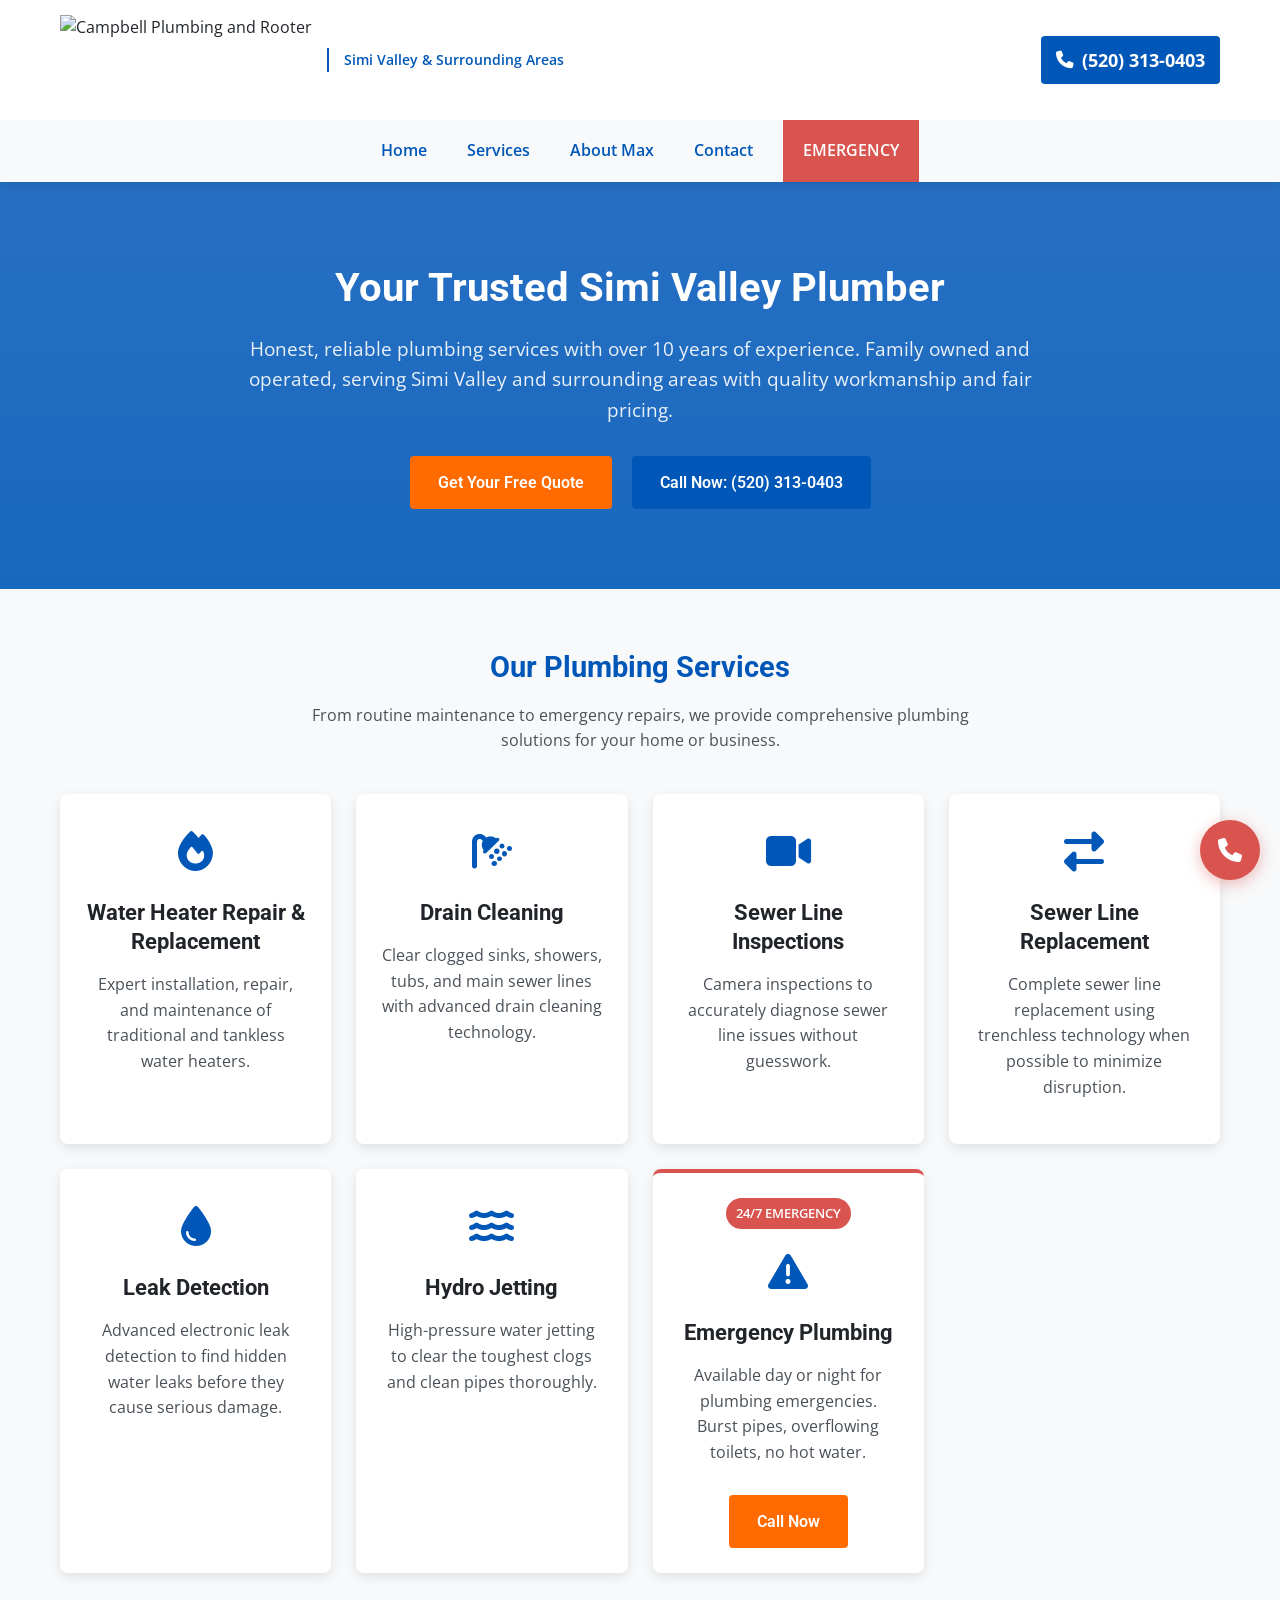
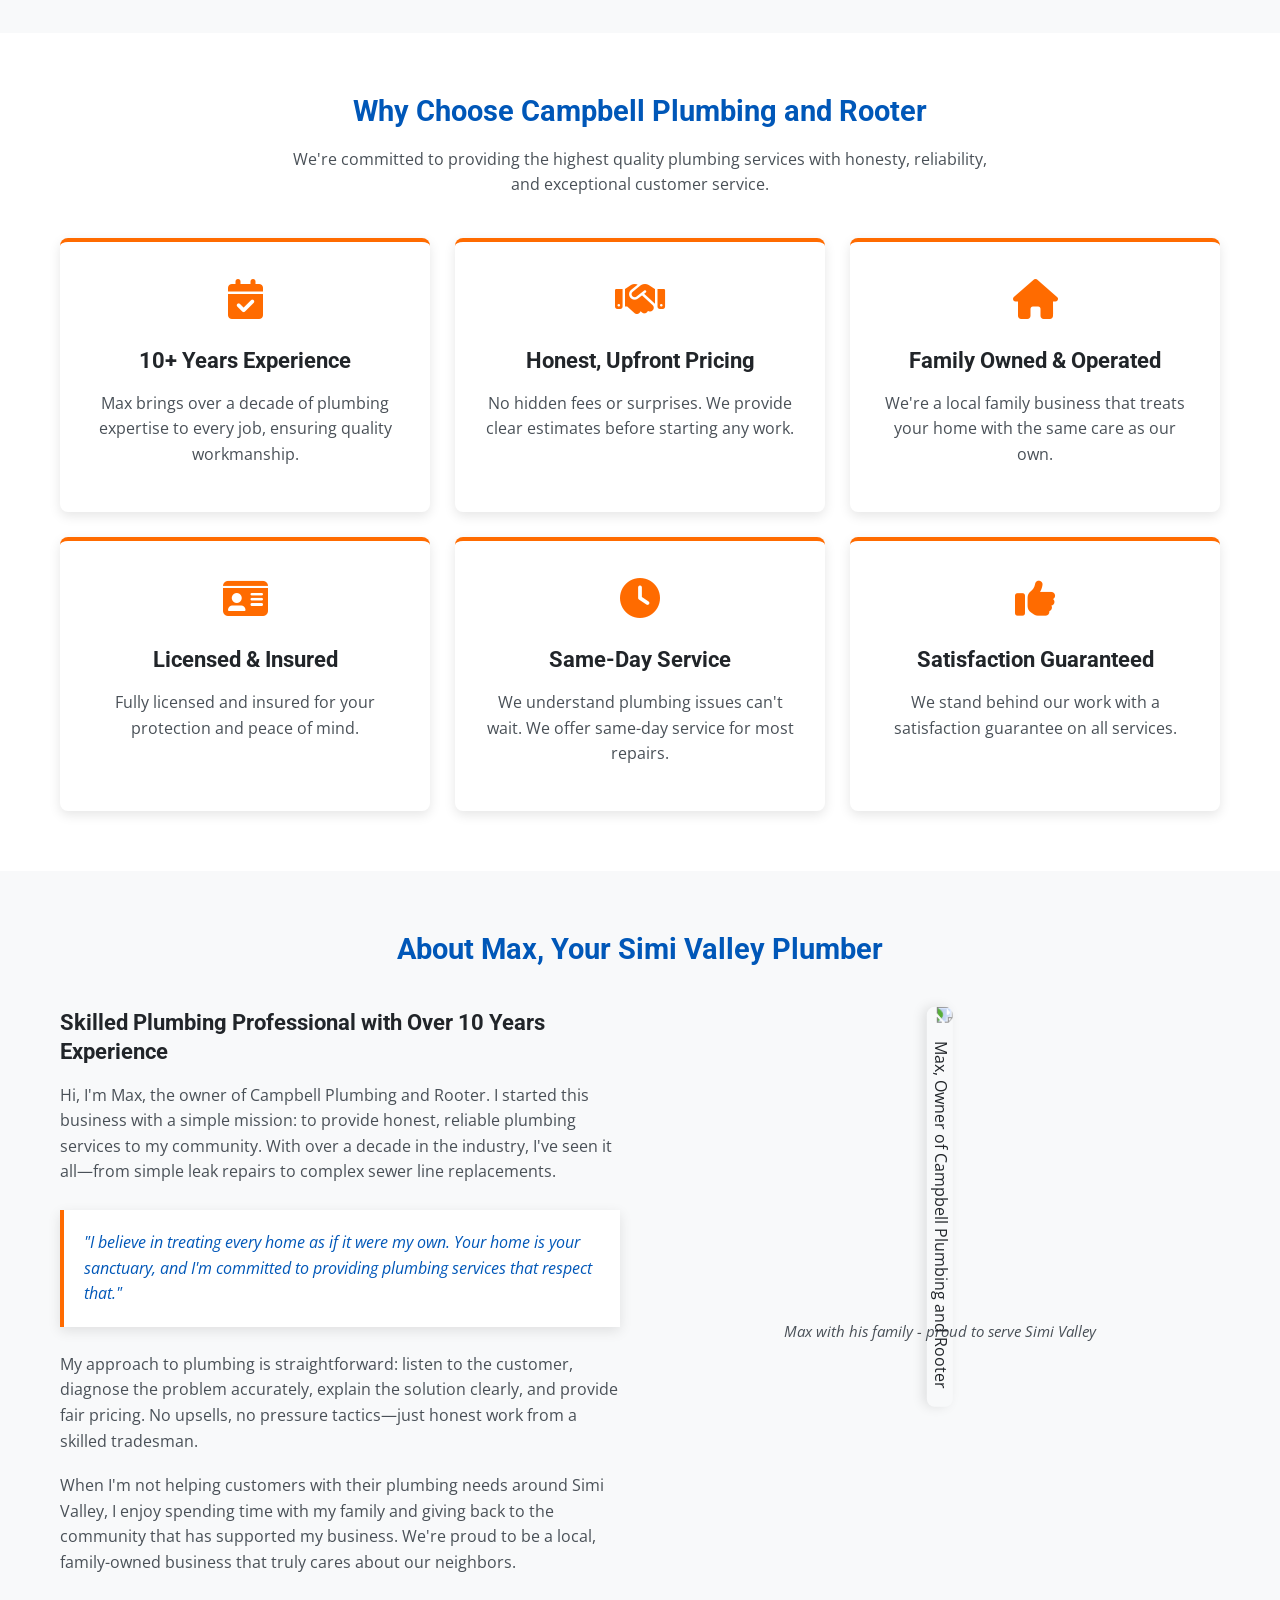
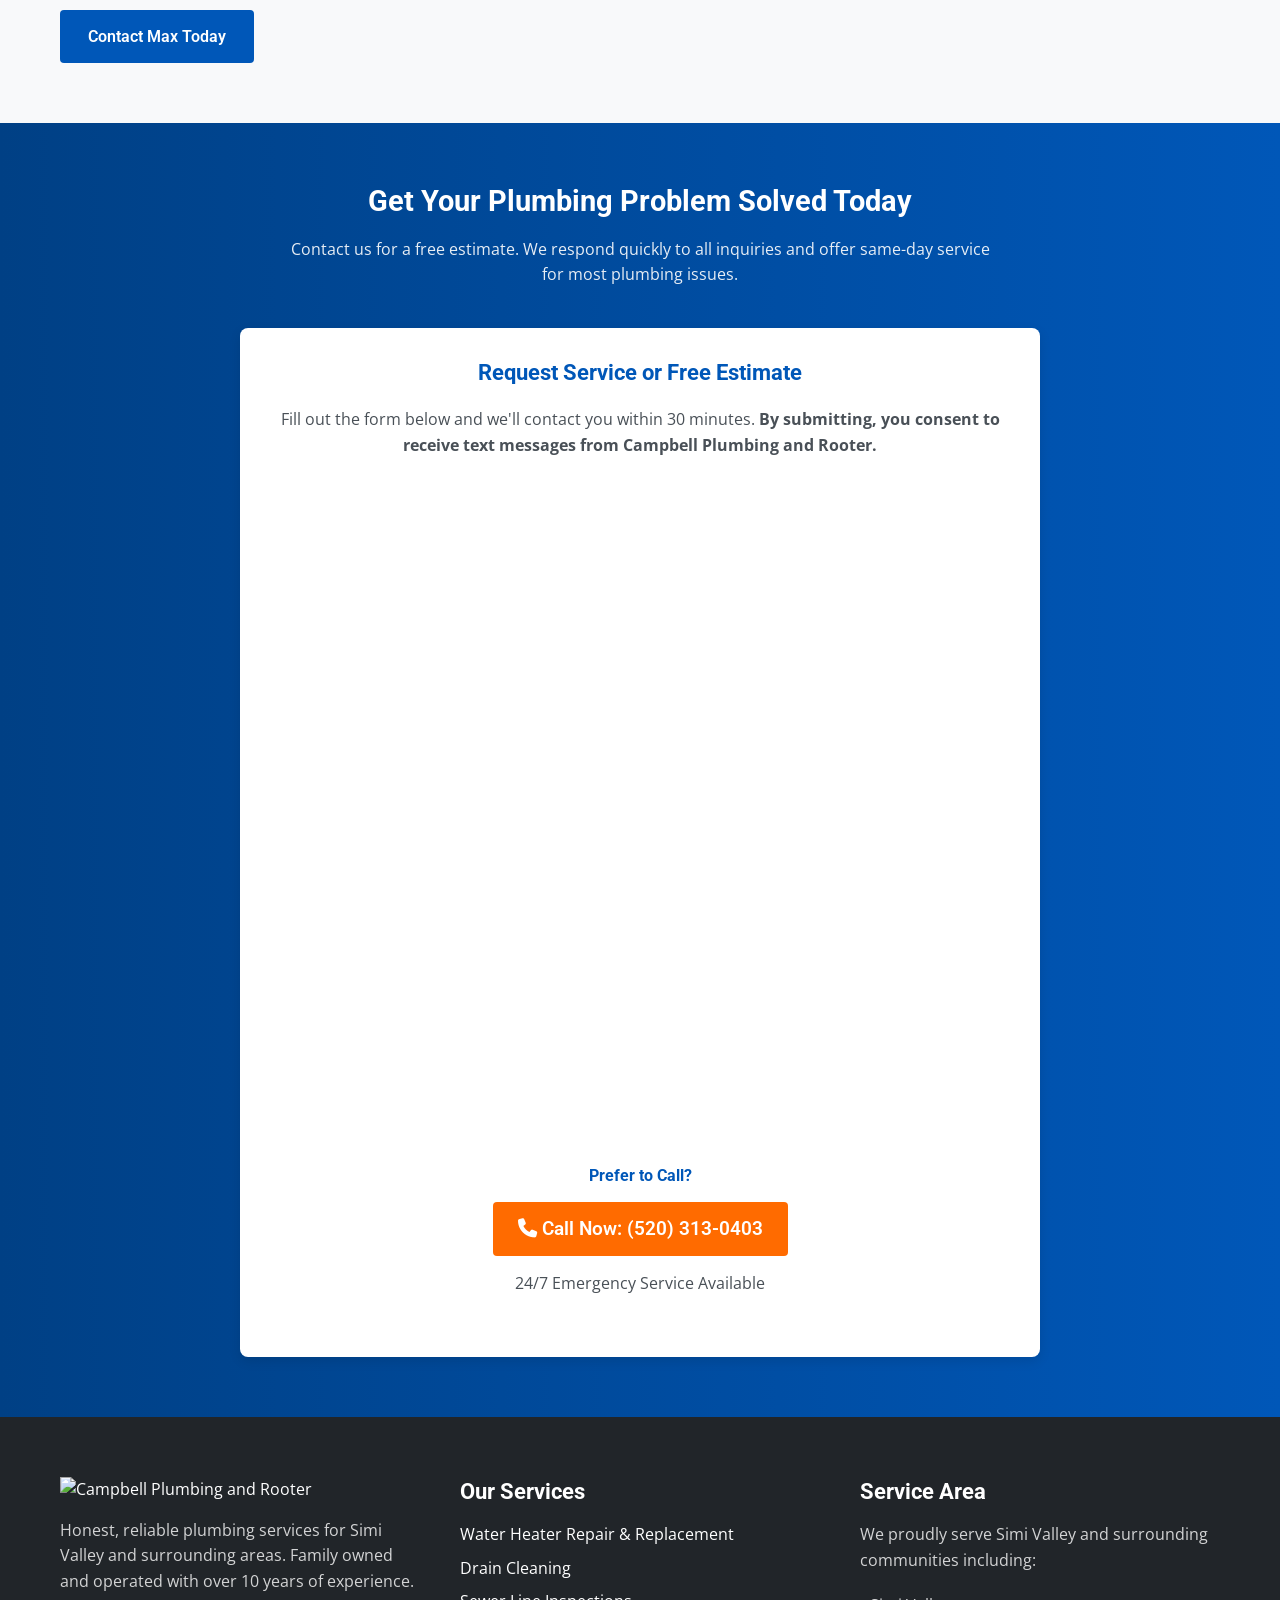
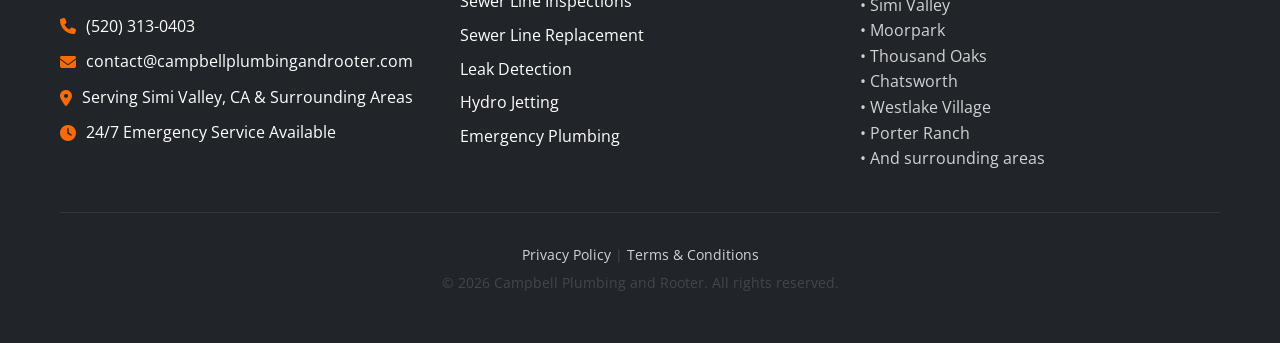
==== index.html @ 9aa83b2b "Update footer with policy links Added links to Privacy Policy and Terms & Conditions in the footer." ====
<!DOCTYPE html>
<html lang="en">
<head>
    <meta charset="UTF-8">
    <meta name="viewport" content="width=device-width, initial-scale=1.0">
    <title>Campbell Plumbing and Rooter | Simi Valley Plumber</title>
    <link rel="stylesheet" href="https://cdnjs.cloudflare.com/ajax/libs/font-awesome/6.4.0/css/all.min.css">
    <link href="https://fonts.googleapis.com/css2?family=Roboto:wght@300;400;500;700&family=Open+Sans:wght@400;600;700&display=swap" rel="stylesheet">
    <!-- Updated favicon -->
    <link rel="icon" type="image/x-icon" href="https://i.imgur.com/bleXghz.png">
    <style>
        /* Reset and Base Styles */
        * {
            margin: 0;
            padding: 0;
            box-sizing: border-box;
        }
        
        :root {
            /* Colors extracted from your logo */
            --logo-blue: #0057b8;
            --logo-blue-light: #1a6fd0;
            --logo-blue-dark: #004085;
            --accent-orange: #ff6b00;
            --accent-orange-light: #ff8533;
            --white: #FFFFFF;
            --emergency-red: #d9534f;
            --light-gray: #F8F9FA;
            --medium-gray: #E9ECEF;
            --dark-gray: #212529;
            --text-gray: #495057;
            --shadow: 0 4px 12px rgba(0, 0, 0, 0.1);
        }
        
        html {
            scroll-behavior: smooth;
        }
        
        body {
            font-family: 'Open Sans', sans-serif;
            color: var(--dark-gray);
            line-height: 1.6;
            overflow-x: hidden;
        }
        
        h1, h2, h3, h4, h5 {
            font-family: 'Roboto', sans-serif;
            font-weight: 700;
            line-height: 1.3;
            margin-bottom: 1rem;
        }
        
        h1 {
            font-size: 2.2rem;
        }
        
        h2 {
            font-size: 1.8rem;
            color: var(--logo-blue);
        }
        
        h3 {
            font-size: 1.4rem;
        }
        
        p {
            margin-bottom: 1.2rem;
            color: var(--text-gray);
        }
        
        a {
            text-decoration: none;
            color: inherit;
        }
        
        .container {
            width: 100%;
            max-width: 1200px;
            margin: 0 auto;
            padding: 0 20px;
        }
        
        .btn {
            display: inline-block;
            padding: 14px 28px;
            border-radius: 4px;
            font-weight: 600;
            font-size: 1rem;
            text-align: center;
            cursor: pointer;
            transition: all 0.3s ease;
            border: none;
            font-family: 'Roboto', sans-serif;
        }
        
        .btn-primary {
            background-color: var(--accent-orange);
            color: white;
        }
        
        .btn-primary:hover {
            background-color: var(--accent-orange-light);
            transform: translateY(-3px);
            box-shadow: var(--shadow);
        }
        
        .btn-secondary {
            background-color: var(--logo-blue);
            color: white;
        }
        
        .btn-secondary:hover {
            background-color: var(--logo-blue-light);
            transform: translateY(-3px);
            box-shadow: var(--shadow);
        }
        
        section {
            padding: 60px 0;
        }
        
        /* Header Styles */
        header {
            background-color: white;
            box-shadow: var(--shadow);
            position: sticky;
            top: 0;
            z-index: 1000;
        }
        
        .header-container {
            display: flex;
            justify-content: space-between;
            align-items: center;
            padding: 15px 20px;
        }
        
        .logo-container {
            display: flex;
            align-items: center;
        }
        
        .logo-img {
            height: 90px;
            width: auto;
        }
        
        .location-tagline {
            font-size: 0.9rem;
            color: var(--logo-blue);
            font-weight: 600;
            margin-left: 15px;
            border-left: 2px solid var(--logo-blue);
            padding-left: 15px;
        }
        
        .phone-header {
            display: flex;
            align-items: center;
            background-color: var(--logo-blue);
            color: white;
            padding: 10px 15px;
            border-radius: 4px;
            font-weight: 700;
            font-size: 1.1rem;
            transition: all 0.3s ease;
        }
        
        .phone-header:hover {
            background-color: var(--logo-blue-light);
        }
        
        .phone-header i {
            margin-right: 8px;
        }
        
        .mobile-menu-btn {
            display: none;
            background: none;
            border: none;
            font-size: 1.5rem;
            color: var(--logo-blue);
            cursor: pointer;
        }
        
        nav {
            background-color: var(--light-gray);
            padding: 0 20px;
        }
        
        .nav-menu {
            display: flex;
            list-style: none;
            justify-content: center;
        }
        
        .nav-menu li {
            position: relative;
        }
        
        .nav-menu a {
            display: block;
            padding: 18px 20px;
            font-weight: 600;
            color: var(--logo-blue);
            transition: all 0.3s ease;
        }
        
        .nav-menu a:hover {
            background-color: rgba(0, 87, 184, 0.1);
        }
        
        .nav-menu .emergency-link {
            background-color: var(--emergency-red);
            color: white;
            margin-left: 10px;
        }
        
        .nav-menu .emergency-link:hover {
            background-color: #c9302c;
        }
        
        /* Hero Section */
        .hero {
            background: linear-gradient(rgba(0, 87, 184, 0.85), rgba(0, 87, 184, 0.9)), url('https://images.unsplash.com/photo-1607472586893-edb57bdc0e39?ixlib=rb-4.0.3&auto=format&fit=crop&w=1200&q=80');
            background-size: cover;
            background-position: center;
            color: white;
            text-align: center;
            padding: 80px 20px;
        }
        
        .hero h1 {
            font-size: 2.5rem;
            margin-bottom: 20px;
            color: white;
        }
        
        .hero p {
            font-size: 1.2rem;
            max-width: 800px;
            margin: 0 auto 30px;
            color: rgba(255, 255, 255, 0.9);
        }
        
        .hero-btns {
            display: flex;
            justify-content: center;
            gap: 20px;
            flex-wrap: wrap;
        }
        
        /* Services Preview */
        .services-preview {
            background-color: var(--light-gray);
        }
        
        .section-title {
            text-align: center;
            margin-bottom: 40px;
        }
        
        .section-title p {
            max-width: 700px;
            margin: 0 auto;
        }
        
        .services-grid {
            display: grid;
            grid-template-columns: repeat(auto-fill, minmax(250px, 1fr));
            gap: 25px;
        }
        
        .service-card {
            background-color: white;
            border-radius: 8px;
            overflow: hidden;
            box-shadow: var(--shadow);
            transition: transform 0.3s ease;
            padding: 25px;
            text-align: center;
        }
        
        .service-card:hover {
            transform: translateY(-10px);
        }
        
        .service-card.emergency {
            border-top: 4px solid var(--emergency-red);
        }
        
        .service-icon {
            font-size: 2.5rem;
            color: var(--logo-blue);
            margin-bottom: 15px;
        }
        
        .emergency-badge {
            background-color: var(--emergency-red);
            color: white;
            padding: 5px 10px;
            border-radius: 20px;
            font-size: 0.8rem;
            font-weight: 600;
            display: inline-block;
            margin-bottom: 10px;
        }
        
        /* Why Choose Us */
        .why-choose-grid {
            display: grid;
            grid-template-columns: repeat(auto-fill, minmax(280px, 1fr));
            gap: 25px;
            margin-top: 40px;
        }
        
        .reason-card {
            background-color: white;
            border-radius: 8px;
            padding: 25px;
            text-align: center;
            box-shadow: var(--shadow);
            border-top: 4px solid var(--accent-orange);
        }
        
        .reason-icon {
            font-size: 2.5rem;
            color: var(--accent-orange);
            margin-bottom: 15px;
        }
        
        /* About Max Section - UPDATED with rotated image */
        .about-max {
            background-color: var(--light-gray);
        }
        
        .about-content {
            display: flex;
            align-items: flex-start;
            gap: 40px;
            flex-wrap: wrap;
        }
        
        .about-text {
            flex: 1;
            min-width: 300px;
        }
        
        .about-image {
            flex: 1;
            min-width: 300px;
            text-align: center;
        }
        
        .max-photo {
            width: 100%;
            max-width: 400px;
            border-radius: 8px;
            box-shadow: var(--shadow);
            /* Rotate the image 90 degrees clockwise to make it upright */
            transform: rotate(90deg);
            /* Add margin to compensate for the rotation */
            margin: 40px 0;
        }
        
        .photo-container {
            display: flex;
            flex-direction: column;
            align-items: center;
            justify-content: center;
            min-height: 500px; /* Ensure enough space for rotated image */
        }
        
        .photo-caption {
            text-align: center;
            margin-top: 60px; /* Increased margin to account for rotated image */
            font-style: italic;
            color: var(--text-gray);
            font-size: 0.95rem;
            max-width: 400px;
            order: 2; /* Ensure caption comes after image */
        }
        
        .quote-box {
            background-color: white;
            border-left: 4px solid var(--accent-orange);
            padding: 20px;
            margin: 25px 0;
            box-shadow: var(--shadow);
        }
        
        .quote-box p {
            font-style: italic;
            color: var(--logo-blue);
            margin-bottom: 0;
        }
        
        /* Lead Capture Section */
        .lead-capture {
            background: linear-gradient(to right, var(--logo-blue-dark), var(--logo-blue));
            color: white;
        }
        
        .lead-capture h2, .lead-capture p {
            color: white;
        }
        
        .lead-capture .section-title p {
            opacity: 0.9;
        }
        
        .form-container {
            background-color: white;
            border-radius: 8px;
            padding: 30px;
            box-shadow: var(--shadow);
            max-width: 800px;
            margin: 0 auto;
        }
        
        /* GoHighLevel Form Container */
        .gohighlevel-form-container {
            width: 100%;
            min-height: 600px;
            position: relative;
        }
        
        .form-loading {
            display: flex;
            flex-direction: column;
            align-items: center;
            justify-content: center;
            height: 400px;
            color: var(--logo-blue);
        }
        
        .form-loading i {
            font-size: 3rem;
            margin-bottom: 20px;
            color: var(--accent-orange);
        }
        
        /* Form CTA Section */
        .form-cta-section {
            text-align: center;
            margin-top: 40px;
            padding: 30px;
            background-color: rgba(255, 255, 255, 0.1);
            border-radius: 8px;
        }
        
        /* Footer */
        footer {
            background-color: var(--dark-gray);
            color: white;
            padding: 60px 0 30px;
        }
        
        .footer-content {
            display: grid;
            grid-template-columns: repeat(auto-fit, minmax(250px, 1fr));
            gap: 40px;
            margin-bottom: 40px;
        }
        
        .footer-logo-img {
            height: 60px;
            width: auto;
            margin-bottom: 15px;
        }
        
        .footer-contact-info {
            margin-top: 15px;
        }
        
        .footer-contact-info div {
            margin-bottom: 10px;
            display: flex;
            align-items: center;
        }
        
        .footer-contact-info i {
            margin-right: 10px;
            color: var(--accent-orange);
        }
        
        .footer-services ul {
            list-style: none;
        }
        
        .footer-services li {
            margin-bottom: 8px;
        }
        
        .footer-services a:hover {
            color: var(--accent-orange-light);
        }
        
        .footer-bottom {
            text-align: center;
            padding-top: 30px;
            border-top: 1px solid rgba(255, 255, 255, 0.1);
            font-size: 0.9rem;
            opacity: 0.8;
        }
        
        /* Floating Emergency Button (Mobile) */
        .floating-emergency {
            position: fixed;
            bottom: 20px;
            right: 20px;
            background-color: var(--emergency-red);
            color: white;
            width: 60px;
            height: 60px;
            border-radius: 50%;
            display: flex;
            align-items: center;
            justify-content: center;
            font-size: 1.5rem;
            box-shadow: 0 4px 15px rgba(217, 83, 79, 0.4);
            z-index: 999;
            transition: all 0.3s ease;
        }
        
        .floating-emergency:hover {
            background-color: #c9302c;
            transform: scale(1.1);
        }
        
        .floating-emergency .call-text {
            display: none;
        }
        
        /* Mobile Navigation */
        @media (max-width: 768px) {
            .header-container {
                padding: 15px;
            }
            
            .logo-img {
                height: 70px;
            }
            
            .location-tagline {
                font-size: 0.8rem;
                margin-left: 10px;
                padding-left: 10px;
            }
            
            .phone-header {
                display: none;
            }
            
            .mobile-menu-btn {
                display: block;
            }
            
            nav {
                display: none;
                position: absolute;
                top: 100%;
                left: 0;
                width: 100%;
                background-color: white;
                box-shadow: 0 10px 20px rgba(0, 0, 0, 0.1);
                z-index: 1000;
            }
            
            .nav-menu {
                flex-direction: column;
                padding: 0;
            }
            
            .nav-menu a {
                padding: 15px 20px;
                border-bottom: 1px solid var(--medium-gray);
            }
            
            .nav-menu .emergency-link {
                margin-left: 0;
            }
            
            .hero h1 {
                font-size: 2rem;
            }
            
            .hero-btns {
                flex-direction: column;
                align-items: center;
            }
            
            .hero-btns .btn {
                width: 100%;
                max-width: 300px;
            }
            
            .about-content {
                flex-direction: column;
            }
            
            .max-photo {
                max-width: 300px;
                transform: rotate(90deg); /* Keep rotation for mobile */
                margin: 30px 0;
            }
            
            .photo-container {
                min-height: 400px; /* Adjusted for mobile */
            }
            
            .photo-caption {
                margin-top: 50px; /* Adjusted for mobile */
            }
            
            .floating-emergency {
                width: auto;
                height: auto;
                padding: 15px 20px;
                border-radius: 30px;
                font-size: 1rem;
                font-weight: 600;
            }
            
            .floating-emergency .call-text {
                display: inline;
                margin-left: 8px;
            }
            
            .floating-emergency i {
                margin-right: 5px;
            }
            
            .form-container {
                padding: 20px;
            }
            
            .gohighlevel-form-container {
                min-height: 500px;
            }
        }
        
        @media (max-width: 480px) {
            h1 {
                font-size: 1.8rem;
            }
            
            h2 {
                font-size: 1.5rem;
            }
            
            section {
                padding: 40px 0;
            }
            
            .service-card {
                padding: 20px;
            }
            
            .max-photo {
                max-width: 250px;
                margin: 20px 0;
            }
            
            .photo-container {
                min-height: 350px;
            }
            
            .photo-caption {
                margin-top: 40px;
            }
        }
    </style>
</head>
<body>
    <!-- Header -->
    <header>
        <div class="header-container container">
            <div class="logo-container">
                <img src="https://i.imgur.com/Jz4zrRy.png" alt="Campbell Plumbing and Rooter" class="logo-img">
                <div class="location-tagline"> Simi Valley & Surrounding Areas</div>
            </div>
            
            <a href="tel:520-313-0403" class="phone-header">
                <i class="fas fa-phone"></i> (520) 313-0403
            </a>
            
            <button class="mobile-menu-btn" id="mobileMenuBtn">
                <i class="fas fa-bars"></i>
            </button>
        </div>
        
        <nav id="mainNav">
            <ul class="nav-menu container">
                <li><a href="#home">Home</a></li>
                <li><a href="#services">Services</a></li>
                <li><a href="#about">About Max</a></li>
                <li><a href="#contact">Contact</a></li>
                <li><a href="tel:520-313-0403" class="emergency-link">EMERGENCY</a></li>
            </ul>
        </nav>
    </header>
    
    <!-- Hero Section -->
    <section class="hero" id="home">
        <div class="container">
            <h1>Your Trusted Simi Valley Plumber</h1>
            <p>Honest, reliable plumbing services with over 10 years of experience. Family owned and operated, serving Simi Valley and surrounding areas with quality workmanship and fair pricing.</p>
            <div class="hero-btns">
                <a href="#contact" class="btn btn-primary">Get Your Free Quote</a>
                <a href="tel:520-313-0403" class="btn btn-secondary">Call Now: (520) 313-0403</a>
            </div>
        </div>
    </section>
    
    <!-- Services Preview -->
    <section class="services-preview" id="services">
        <div class="container">
            <div class="section-title">
                <h2>Our Plumbing Services</h2>
                <p>From routine maintenance to emergency repairs, we provide comprehensive plumbing solutions for your home or business.</p>
            </div>
            
            <div class="services-grid">
                <div class="service-card">
                    <div class="service-icon">
                        <i class="fas fa-fire"></i>
                    </div>
                    <h3>Water Heater Repair & Replacement</h3>
                    <p>Expert installation, repair, and maintenance of traditional and tankless water heaters.</p>
                </div>
                
                <div class="service-card">
                    <div class="service-icon">
                        <i class="fas fa-shower"></i>
                    </div>
                    <h3>Drain Cleaning</h3>
                    <p>Clear clogged sinks, showers, tubs, and main sewer lines with advanced drain cleaning technology.</p>
                </div>
                
                <div class="service-card">
                    <div class="service-icon">
                        <i class="fas fa-video"></i>
                    </div>
                    <h3>Sewer Line Inspections</h3>
                    <p>Camera inspections to accurately diagnose sewer line issues without guesswork.</p>
                </div>
                
                <div class="service-card">
                    <div class="service-icon">
                        <i class="fas fa-exchange-alt"></i>
                    </div>
                    <h3>Sewer Line Replacement</h3>
                    <p>Complete sewer line replacement using trenchless technology when possible to minimize disruption.</p>
                </div>
                
                <div class="service-card">
                    <div class="service-icon">
                        <i class="fas fa-tint"></i>
                    </div>
                    <h3>Leak Detection</h3>
                    <p>Advanced electronic leak detection to find hidden water leaks before they cause serious damage.</p>
                </div>
                
                <div class="service-card">
                    <div class="service-icon">
                        <i class="fas fa-water"></i>
                    </div>
                    <h3>Hydro Jetting</h3>
                    <p>High-pressure water jetting to clear the toughest clogs and clean pipes thoroughly.</p>
                </div>
                
                <div class="service-card emergency">
                    <div class="emergency-badge">24/7 EMERGENCY</div>
                    <div class="service-icon">
                        <i class="fas fa-exclamation-triangle"></i>
                    </div>
                    <h3>Emergency Plumbing</h3>
                    <p>Available day or night for plumbing emergencies. Burst pipes, overflowing toilets, no hot water.</p>
                    <a href="tel:520-313-0403" class="btn btn-primary" style="margin-top: 10px;">Call Now</a>
                </div>
            </div>
        </div>
    </section>
    
    <!-- Why Choose Us -->
    <section class="why-choose">
        <div class="container">
            <div class="section-title">
                <h2>Why Choose Campbell Plumbing and Rooter</h2>
                <p>We're committed to providing the highest quality plumbing services with honesty, reliability, and exceptional customer service.</p>
            </div>
            
            <div class="why-choose-grid">
                <div class="reason-card">
                    <div class="reason-icon">
                        <i class="fas fa-calendar-check"></i>
                    </div>
                    <h3>10+ Years Experience</h3>
                    <p>Max brings over a decade of plumbing expertise to every job, ensuring quality workmanship.</p>
                </div>
                
                <div class="reason-card">
                    <div class="reason-icon">
                        <i class="fas fa-handshake"></i>
                    </div>
                    <h3>Honest, Upfront Pricing</h3>
                    <p>No hidden fees or surprises. We provide clear estimates before starting any work.</p>
                </div>
                
                <div class="reason-card">
                    <div class="reason-icon">
                        <i class="fas fa-home"></i>
                    </div>
                    <h3>Family Owned & Operated</h3>
                    <p>We're a local family business that treats your home with the same care as our own.</p>
                </div>
                
                <div class="reason-card">
                    <div class="reason-icon">
                        <i class="fas fa-id-card"></i>
                    </div>
                    <h3>Licensed & Insured</h3>
                    <p>Fully licensed and insured for your protection and peace of mind.</p>
                </div>
                
                <div class="reason-card">
                    <div class="reason-icon">
                        <i class="fas fa-clock"></i>
                    </div>
                    <h3>Same-Day Service</h3>
                    <p>We understand plumbing issues can't wait. We offer same-day service for most repairs.</p>
                </div>
                
                <div class="reason-card">
                    <div class="reason-icon">
                        <i class="fas fa-thumbs-up"></i>
                    </div>
                    <h3>Satisfaction Guaranteed</h3>
                    <p>We stand behind our work with a satisfaction guarantee on all services.</p>
                </div>
            </div>
        </div>
    </section>
    
    <!-- About Max -->
    <section class="about-max" id="about">
        <div class="container">
            <div class="section-title">
                <h2>About Max, Your Simi Valley Plumber</h2>
            </div>
            
            <div class="about-content">
                <div class="about-text">
                    <h3>Skilled Plumbing Professional with Over 10 Years Experience</h3>
                    <p>Hi, I'm Max, the owner of Campbell Plumbing and Rooter. I started this business with a simple mission: to provide honest, reliable plumbing services to my community. With over a decade in the industry, I've seen it all—from simple leak repairs to complex sewer line replacements.</p>
                    
                    <div class="quote-box">
                        <p>"I believe in treating every home as if it were my own. Your home is your sanctuary, and I'm committed to providing plumbing services that respect that."</p>
                    </div>
                    
                    <p>My approach to plumbing is straightforward: listen to the customer, diagnose the problem accurately, explain the solution clearly, and provide fair pricing. No upsells, no pressure tactics—just honest work from a skilled tradesman.</p>
                    
                    <p>When I'm not helping customers with their plumbing needs around Simi Valley, I enjoy spending time with my family and giving back to the community that has supported my business. We're proud to be a local, family-owned business that truly cares about our neighbors.</p>
                    
                    <a href="#contact" class="btn btn-secondary" style="margin-top: 15px;">Contact Max Today</a>
                </div>
                
                <div class="about-image">
                    <div class="photo-container">
                        <img src="https://i.imgur.com/f7opKAs.jpeg" alt="Max, Owner of Campbell Plumbing and Rooter" class="max-photo">
                        <p class="photo-caption">Max with his family - proud to serve Simi Valley</p>
                    </div>
                </div>
            </div>
        </div>
    </section>
    
    <!-- Lead Capture Section with GoHighLevel Form - FIXED VERSION -->
    <section class="lead-capture" id="contact">
        <div class="container">
            <div class="section-title">
                <h2>Get Your Plumbing Problem Solved Today</h2>
                <p>Contact us for a free estimate. We respond quickly to all inquiries and offer same-day service for most plumbing issues.</p>
            </div>
            
            <div class="form-container">
                <h3 style="color: var(--logo-blue); text-align: center; margin-bottom: 20px;">Request Service or Free Estimate</h3>
                <p style="text-align: center; color: var(--text-gray); margin-bottom: 30px;">Fill out the form below and we'll contact you within 30 minutes. <strong>By submitting, you consent to receive text messages from Campbell Plumbing and Rooter.</strong></p>
                
                <!-- GoHighLevel Form - Direct Embed -->
                <iframe 
                    src="https://api.leadconnectorhq.com/widget/form/PJKAIOXguroOfjKdJOj8"
                    style="width:100%;height:600px;border:none;border-radius:8px"
                    id="inline-PJKAIOXguroOfjKdJOj8"
                    data-layout="{'id':'INLINE'}"
                    data-trigger-type="alwaysShow"
                    data-trigger-value=""
                    data-activation-type="alwaysActivated"
                    data-activation-value=""
                    data-deactivation-type="neverDeactivate"
                    data-deactivation-value=""
                    data-form-name="Campbell Plumbing & Rooter"
                    data-height="600"
                    data-layout-iframe-id="inline-PJKAIOXguroOfjKdJOj8"
                    data-form-id="PJKAIOXguroOfjKdJOj8"
                    title="Campbell Plumbing & Rooter Contact Form">
                </iframe>
                
                <div class="form-cta-section">
                    <h4 style="color: var(--logo-blue); margin-bottom: 15px;">Prefer to Call?</h4>
                    <a href="tel:520-313-0403" class="btn btn-primary" style="font-size: 1.2rem; padding: 12px 25px;">
                        <i class="fas fa-phone"></i> Call Now: (520) 313-0403
                    </a>
                    <p style="margin-top: 15px; margin-bottom: 0; color: var(--text-gray);">24/7 Emergency Service Available</p>
                </div>
            </div>
        </div>
    </section>
    
    <!-- Footer -->
    <footer>
        <div class="container">
            <div class="footer-content">
                <div class="footer-about">
                    <img src="https://i.imgur.com/yXH0k1b.jpeg" alt="Campbell Plumbing and Rooter" class="footer-logo-img">
                    <p style="color: rgba(255,255,255,0.8);">Honest, reliable plumbing services for Simi Valley and surrounding areas. Family owned and operated with over 10 years of experience.</p>
                    
                    <div class="footer-contact-info">
                        <div><i class="fas fa-phone"></i> <a href="tel:520-313-0403">(520) 313-0403</a></div>
                        <div><i class="fas fa-envelope"></i> <a href="mailto:contact@campbellplumbingandrooter.com">contact@campbellplumbingandrooter.com</a></div>
                        <div><i class="fas fa-map-marker-alt"></i> Serving Simi Valley, CA & Surrounding Areas</div>
                        <div><i class="fas fa-clock"></i> 24/7 Emergency Service Available</div>
                    </div>
                </div>
                
                <div class="footer-services">
                    <h3 style="color: white;">Our Services</h3>
                    <ul>
                        <li><a href="#services">Water Heater Repair & Replacement</a></li>
                        <li><a href="#services">Drain Cleaning</a></li>
                        <li><a href="#services">Sewer Line Inspections</a></li>
                        <li><a href="#services">Sewer Line Replacement</a></li>
                        <li><a href="#services">Leak Detection</a></li>
                        <li><a href="#services">Hydro Jetting</a></li>
                        <li><a href="#services">Emergency Plumbing</a></li>
                    </ul>
                </div>
                
                <div class="footer-service-area">
                    <h3 style="color: white;">Service Area</h3>
                    <p style="color: rgba(255,255,255,0.8);">We proudly serve Simi Valley and surrounding communities including:</p>
                    <ul style="color: rgba(255,255,255,0.8); margin-top: 10px; list-style: none;">
                        <li>• Simi Valley</li>
                        <li>• Moorpark</li>
                        <li>• Thousand Oaks</li>
                        <li>• Chatsworth</li>
                        <li>• Westlake Village</li>
                        <li>• Porter Ranch</li>
                        <li>• And surrounding areas</li>
                    </ul>
                </div>
            </div>
            
            <div class="footer-bottom">
                <p style="margin-bottom: 5px;">
                    <a href="/privacy-policy.html" style="color: white; text-decoration: none;">Privacy Policy</a> | 
                    <a href="/terms-and-conditions.html" style="color: white; text-decoration: none;">Terms & Conditions</a>
                </p>
                <p>&copy; <span id="currentYear"></span> Campbell Plumbing and Rooter. All rights reserved.</p>
            </div>
        </div>
    </footer>
    
    <!-- Floating Emergency Button (Mobile) -->
    <a href="tel:520-313-0403" class="floating-emergency">
        <i class="fas fa-phone"></i>
        <span class="call-text">CALL NOW</span>
    </a>
    
    <!-- GoHighLevel Form Script -->
    <script src="https://link.msgsndr.com/js/form_embed.js"></script>
    
    <!-- Custom JavaScript -->
    <script>
        // Mobile Menu Toggle
        document.getElementById('mobileMenuBtn').addEventListener('click', function() {
            const nav = document.getElementById('mainNav');
            if (nav.style.display === 'block') {
                nav.style.display = 'none';
            } else {
                nav.style.display = 'block';
            }
        });
        
        // Close mobile menu when clicking on a link
        const navLinks = document.querySelectorAll('.nav-menu a');
        navLinks.forEach(link => {
            link.addEventListener('click', function() {
                if (window.innerWidth <= 768) {
                    document.getElementById('mainNav').style.display = 'none';
                }
            });
        });
        
        // Update current year in footer
        document.getElementById('currentYear').textContent = new Date().getFullYear();
        
        // Smooth scroll for anchor links
        document.querySelectorAll('a[href^="#"]').forEach(anchor => {
            anchor.addEventListener('click', function(e) {
                e.preventDefault();
                
                const targetId = this.getAttribute('href');
                if (targetId === '#') return;
                
                const targetElement = document.querySelector(targetId);
                if (targetElement) {
                    window.scrollTo({
                        top: targetElement.offsetTop - 80,
                        behavior: 'smooth'
                    });
                }
            });
        });
        
        // Add active class to current nav item
        window.addEventListener('scroll', function() {
            const sections = document.querySelectorAll('section');
            const navLinks = document.querySelectorAll('.nav-menu a');
            
            let current = '';
            sections.forEach(section => {
                const sectionTop = section.offsetTop;
                const sectionHeight = section.clientHeight;
                if (scrollY >= (sectionTop - 100)) {
                    current = section.getAttribute('id');
                }
            });
            
            navLinks.forEach(link => {
                link.classList.remove('active');
                if (link.getAttribute('href') === `#${current}`) {
                    link.classList.add('active');
                }
            });
        });
    </script>
</body>
</html>
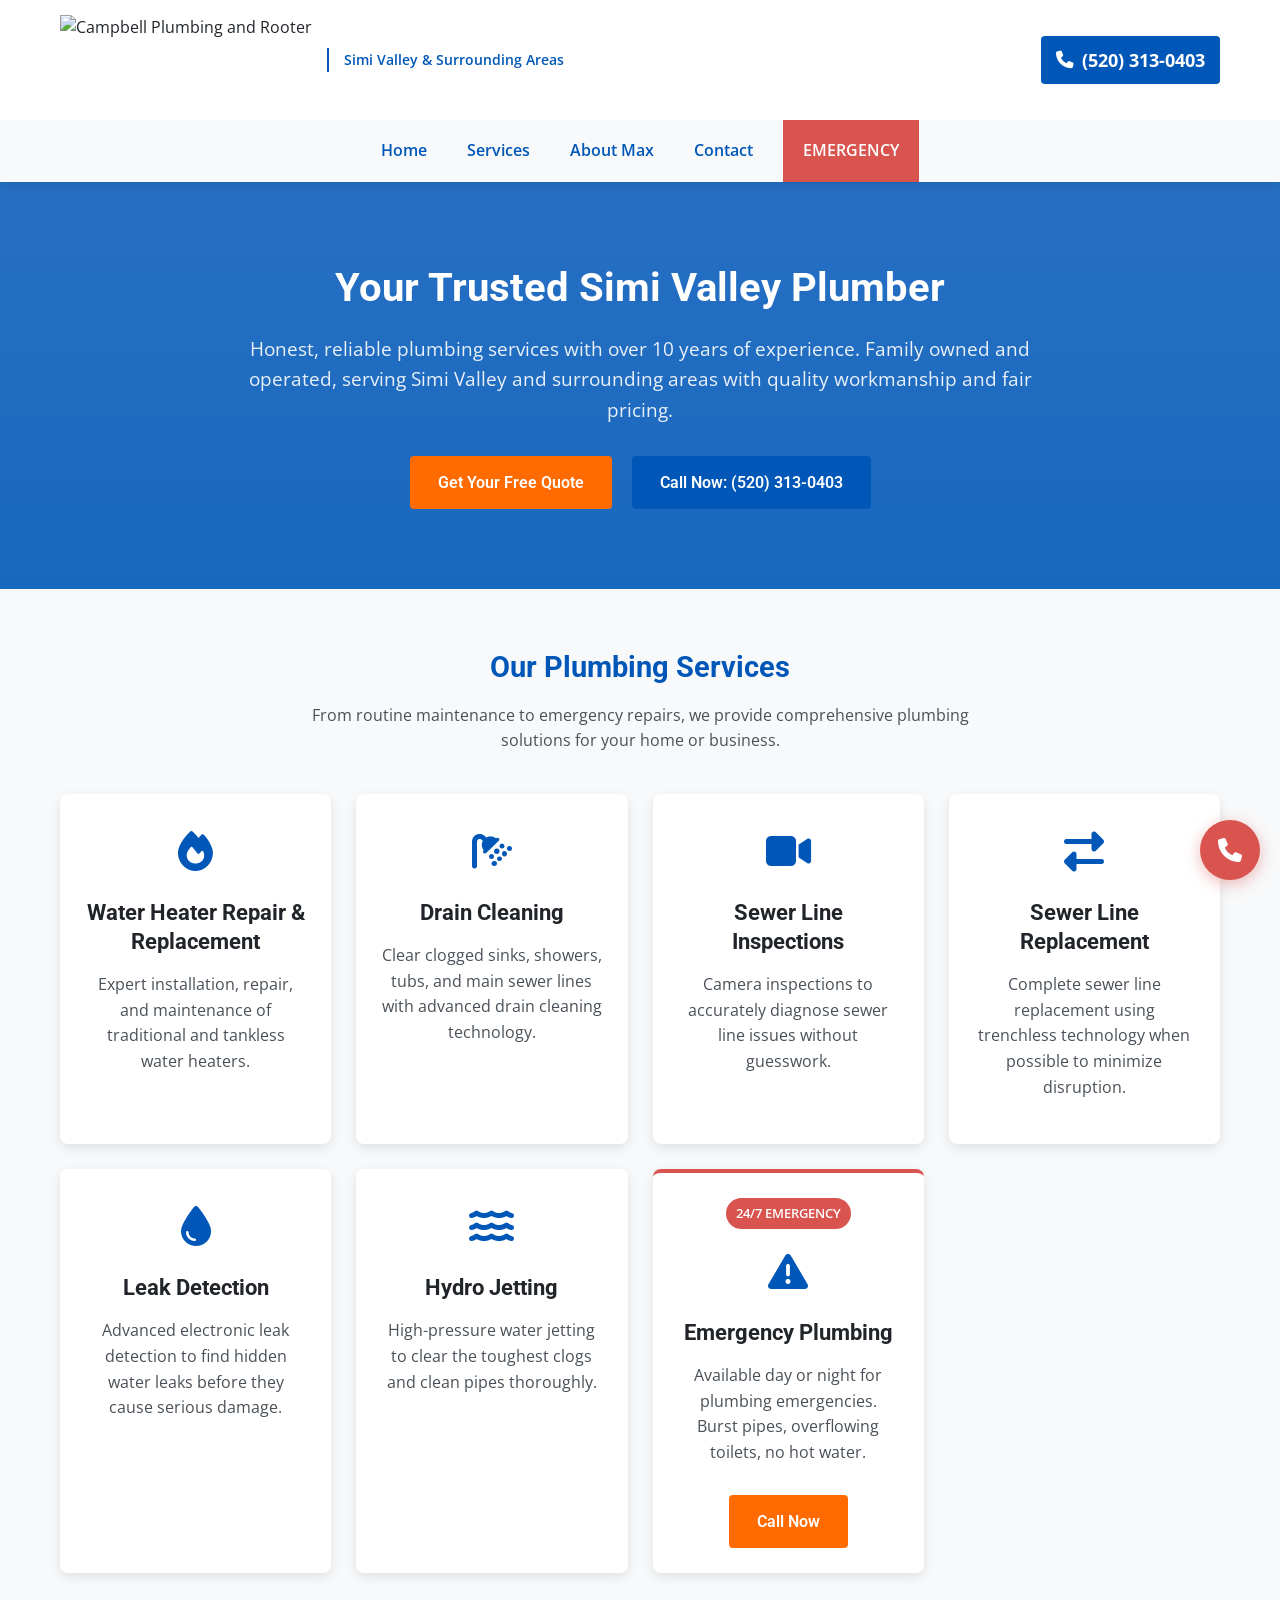
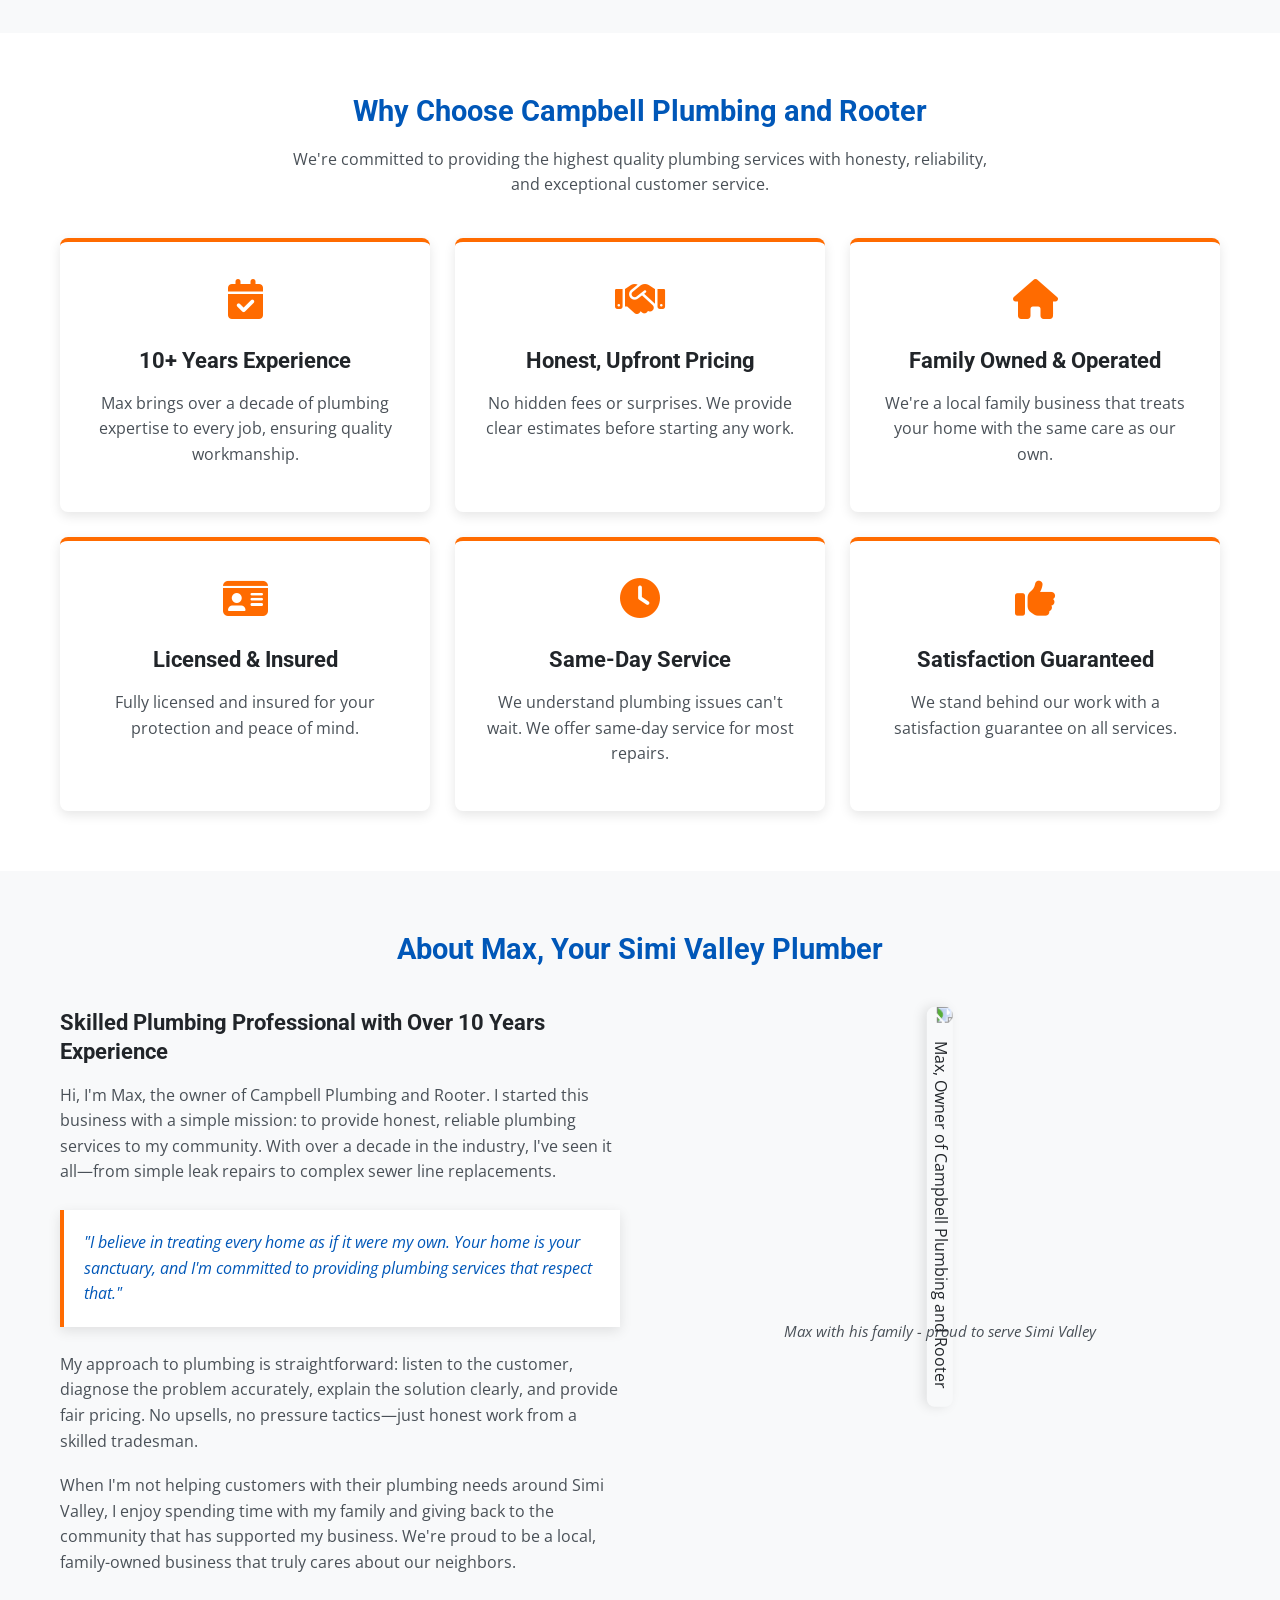
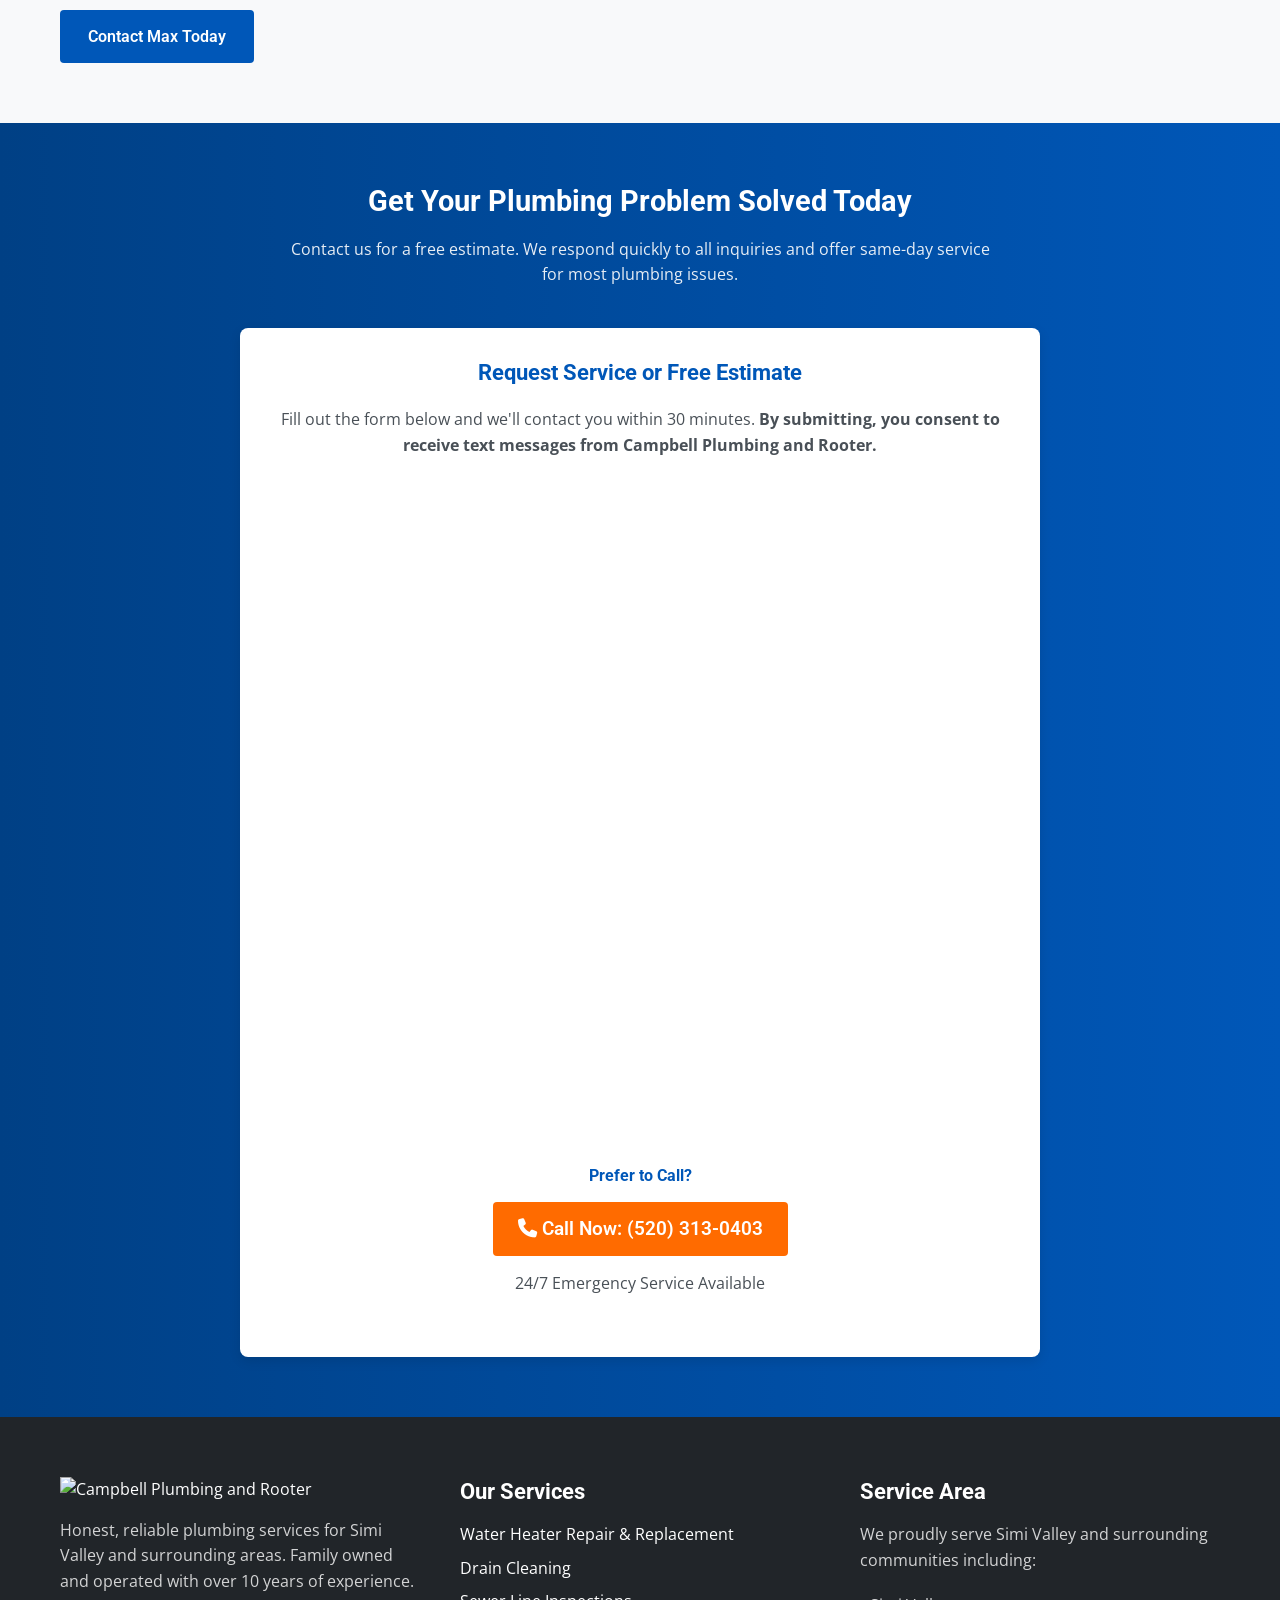
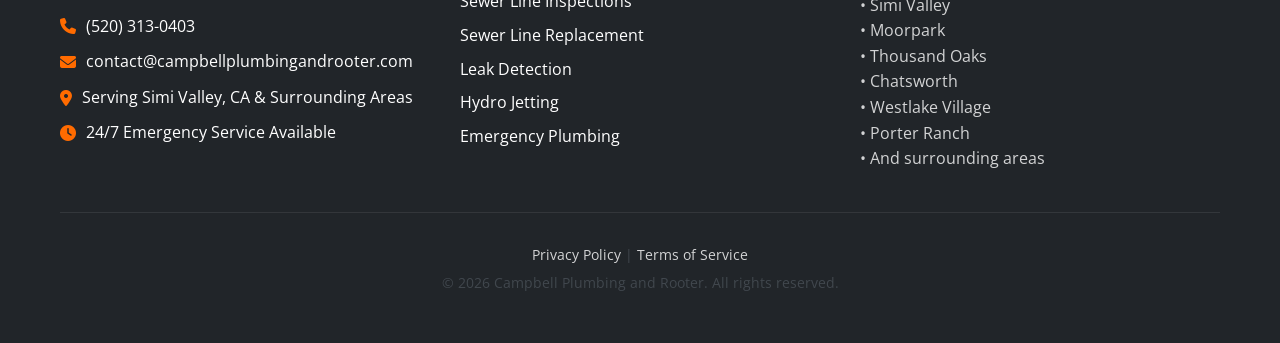
==== commit c0eba9a3: "Update footer link from 'Terms & Conditions' to 'Terms of Service'" ====
--- a/index.html
+++ b/index.html
@@ -965,7 +965,7 @@
             <div class="footer-bottom">
                 <p style="margin-bottom: 5px;">
                     <a href="/privacy-policy.html" style="color: white; text-decoration: none;">Privacy Policy</a> | 
-                    <a href="/terms-and-conditions.html" style="color: white; text-decoration: none;">Terms & Conditions</a>
+                    <a href="/terms-and-conditions.html" style="color: white; text-decoration: none;">Terms of Service</a>
                 </p>
                 <p>&copy; <span id="currentYear"></span> Campbell Plumbing and Rooter. All rights reserved.</p>
             </div>
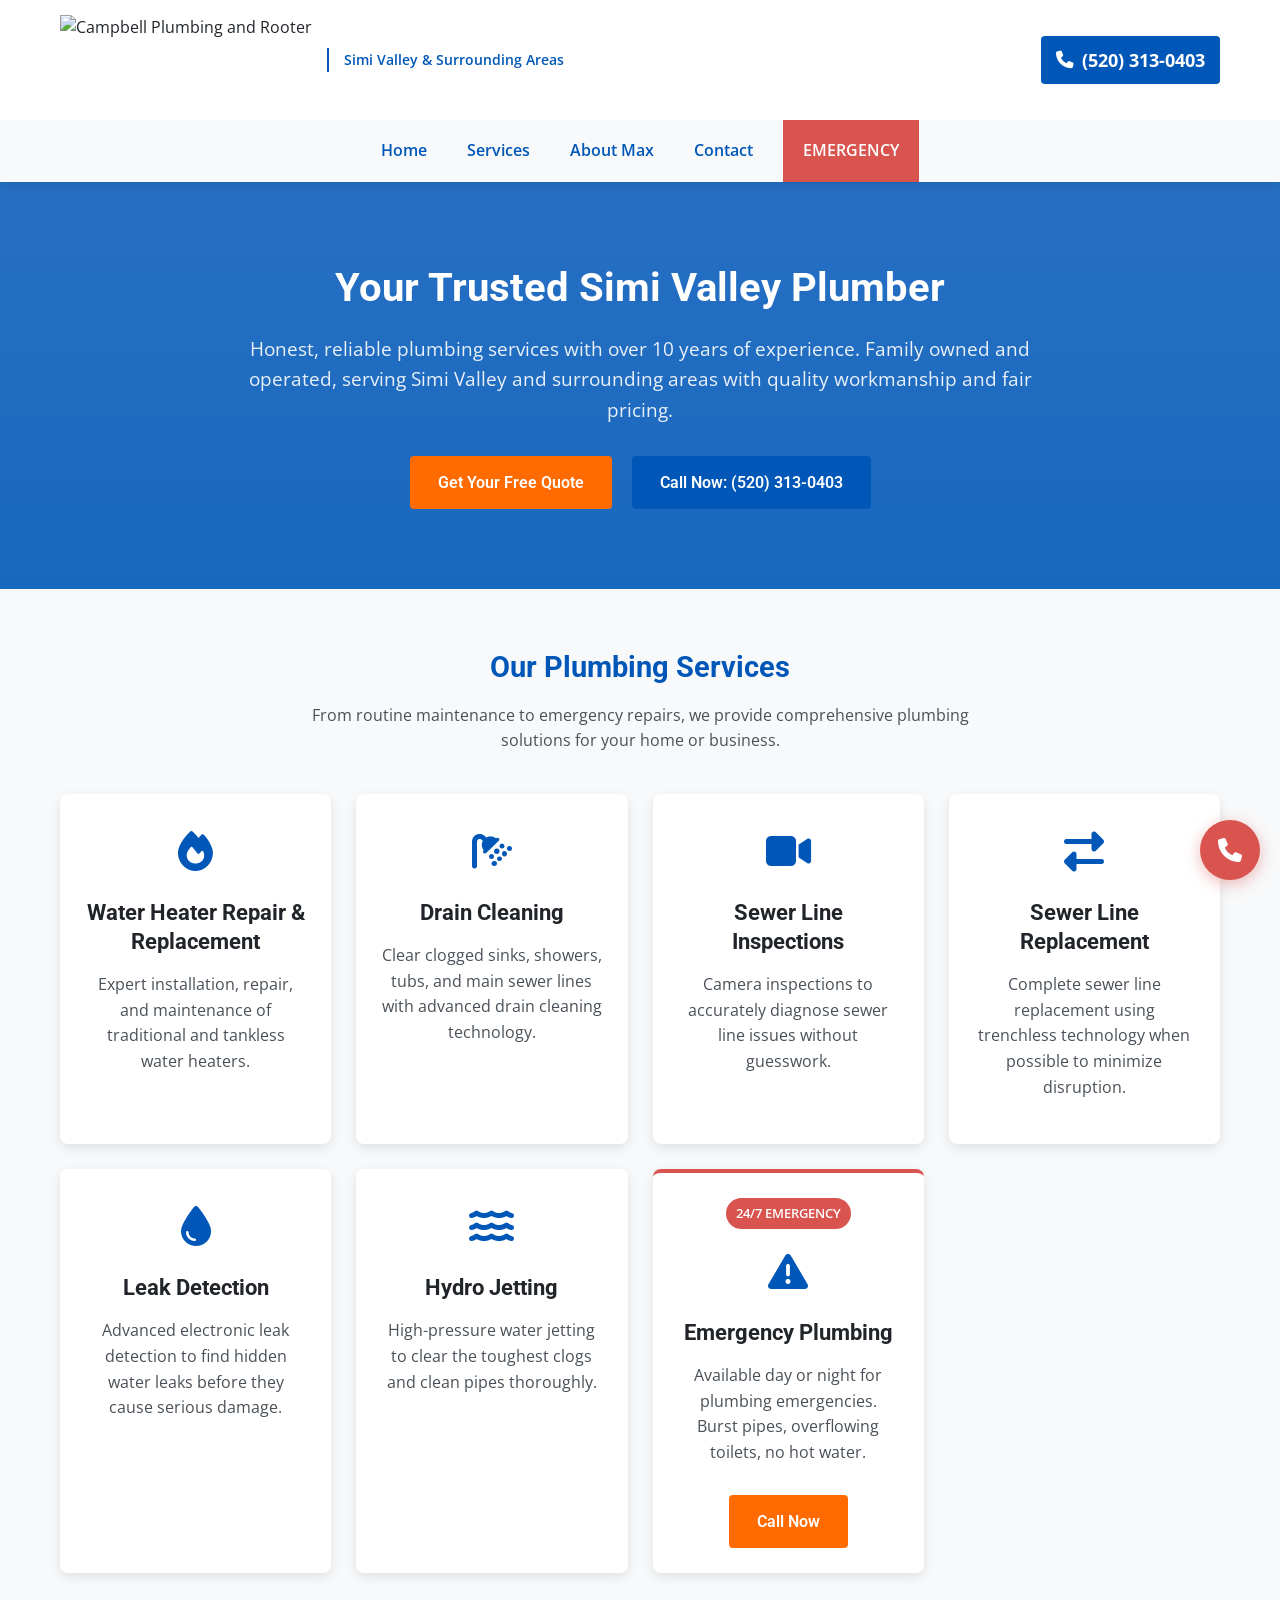
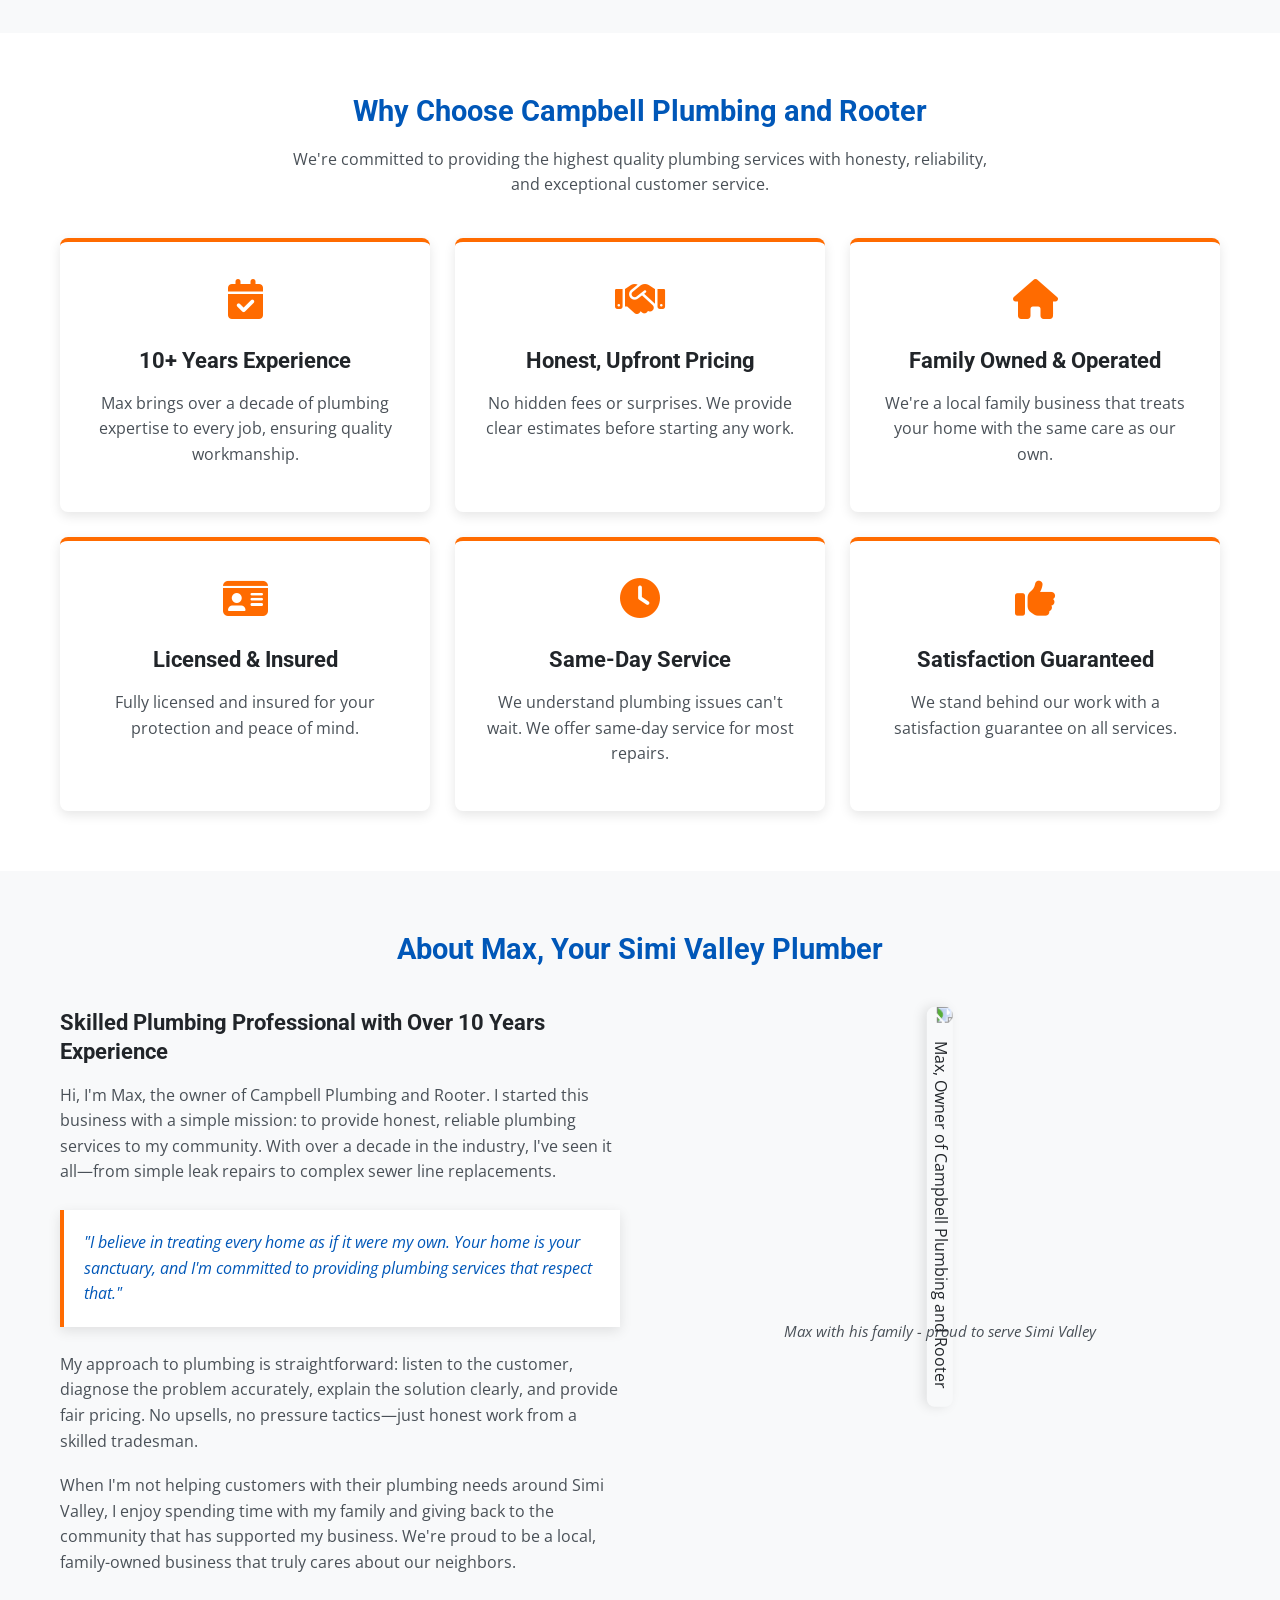
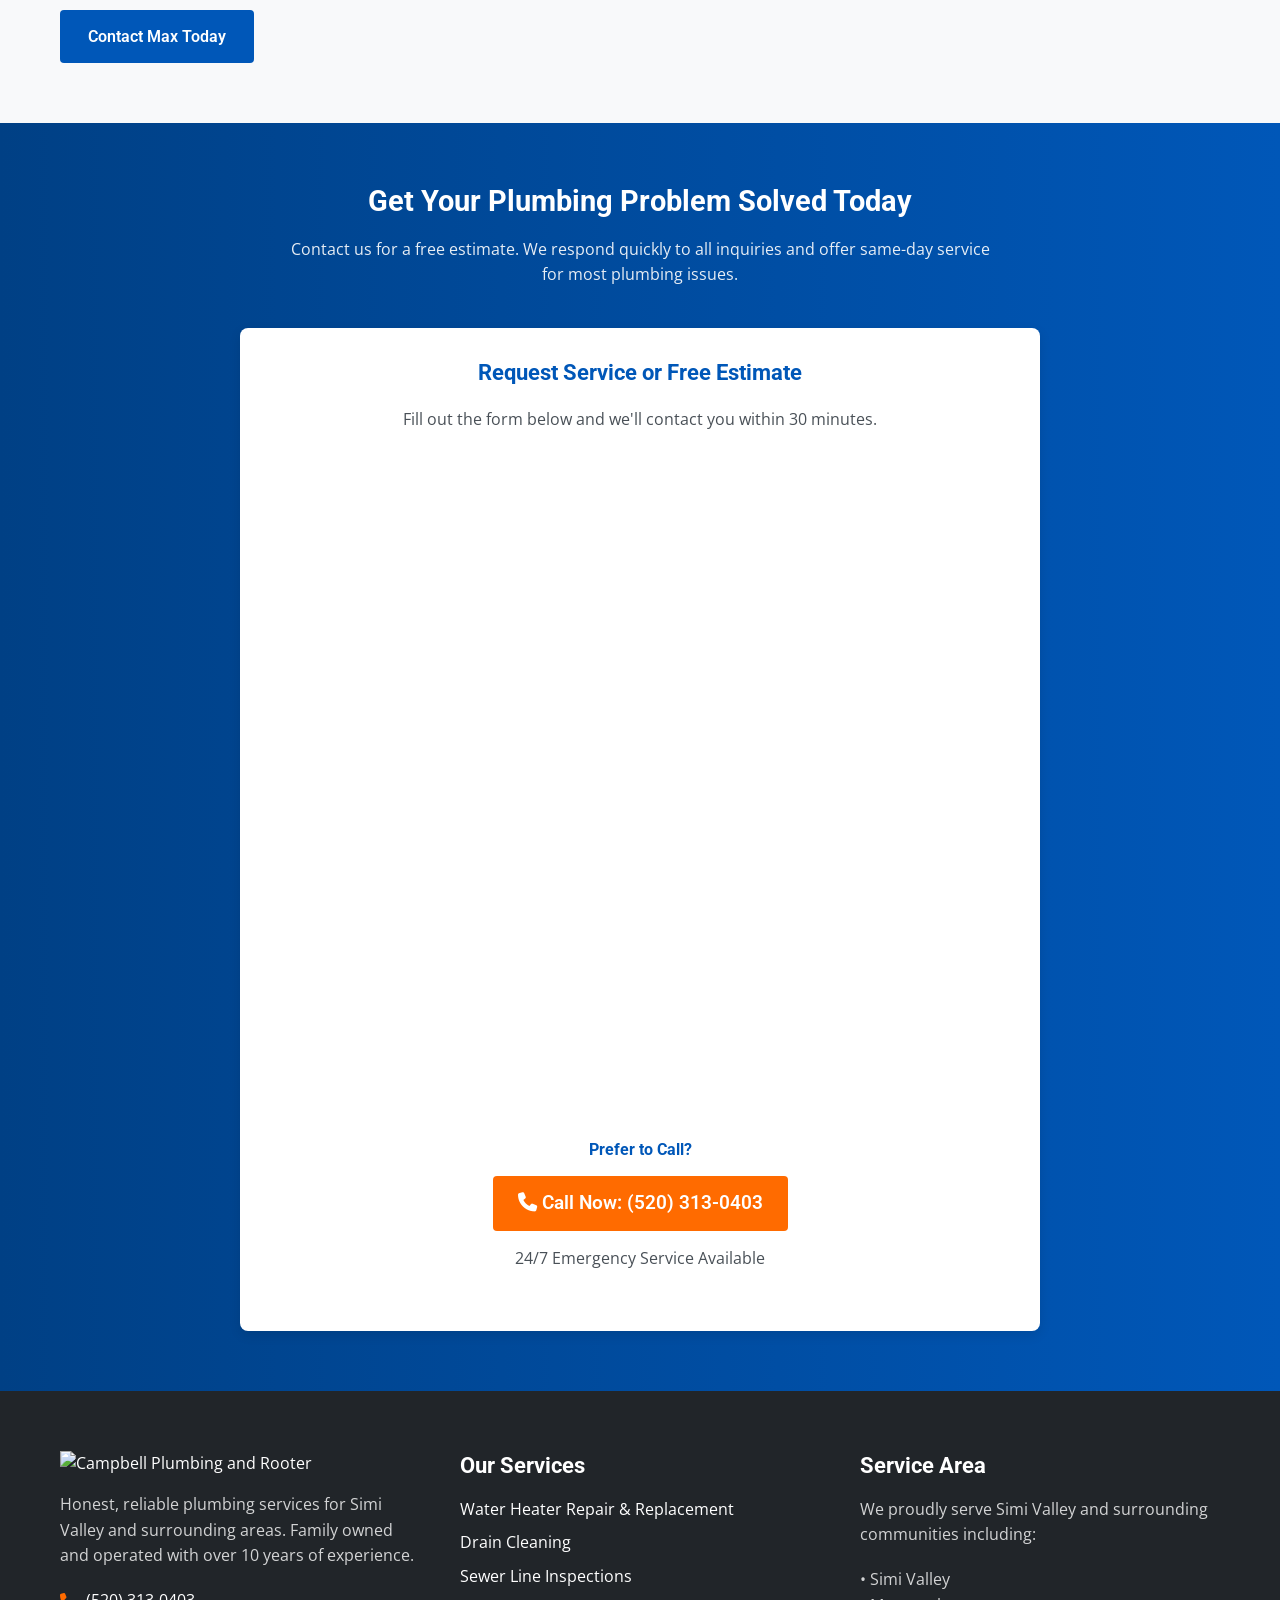
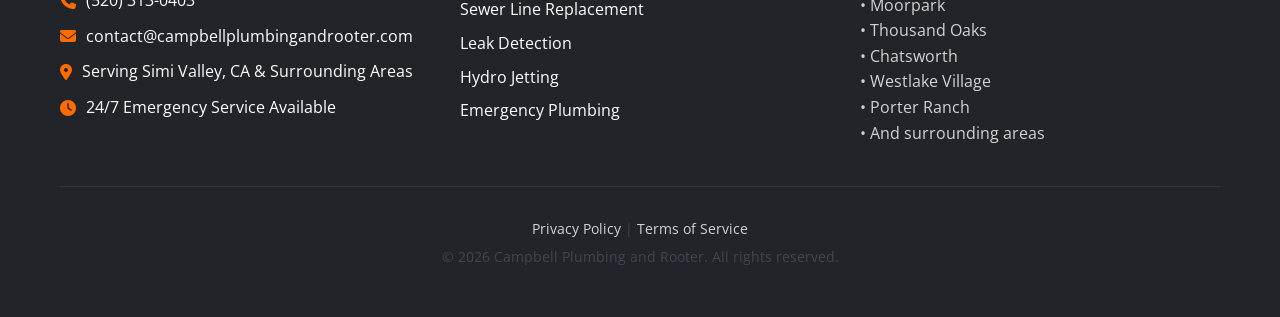
==== commit 1181dc1e: "A2P: opt-in via SMS checkboxes, no-sharing clause, HELP line, address typo, last updated date; remov" ====
--- a/index.html
+++ b/index.html
@@ -886,7 +886,7 @@
             
             <div class="form-container">
                 <h3 style="color: var(--logo-blue); text-align: center; margin-bottom: 20px;">Request Service or Free Estimate</h3>
-                <p style="text-align: center; color: var(--text-gray); margin-bottom: 30px;">Fill out the form below and we'll contact you within 30 minutes. <strong>By submitting, you consent to receive text messages from Campbell Plumbing and Rooter.</strong></p>
+                <p style="text-align: center; color: var(--text-gray); margin-bottom: 30px;">Fill out the form below and we'll contact you within 30 minutes.</p>
                 
                 <!-- GoHighLevel Form - Direct Embed -->
                 <iframe 
@@ -965,7 +965,7 @@
             <div class="footer-bottom">
                 <p style="margin-bottom: 5px;">
                     <a href="/privacy-policy.html" style="color: white; text-decoration: none;">Privacy Policy</a> | 
-                    <a href="/terms-and-conditions.html" style="color: white; text-decoration: none;">Terms of Service</a>
+                    <a href="/terms-of-service.html" style="color: white; text-decoration: none;">Terms of Service</a>
                 </p>
                 <p>&copy; <span id="currentYear"></span> Campbell Plumbing and Rooter. All rights reserved.</p>
             </div>
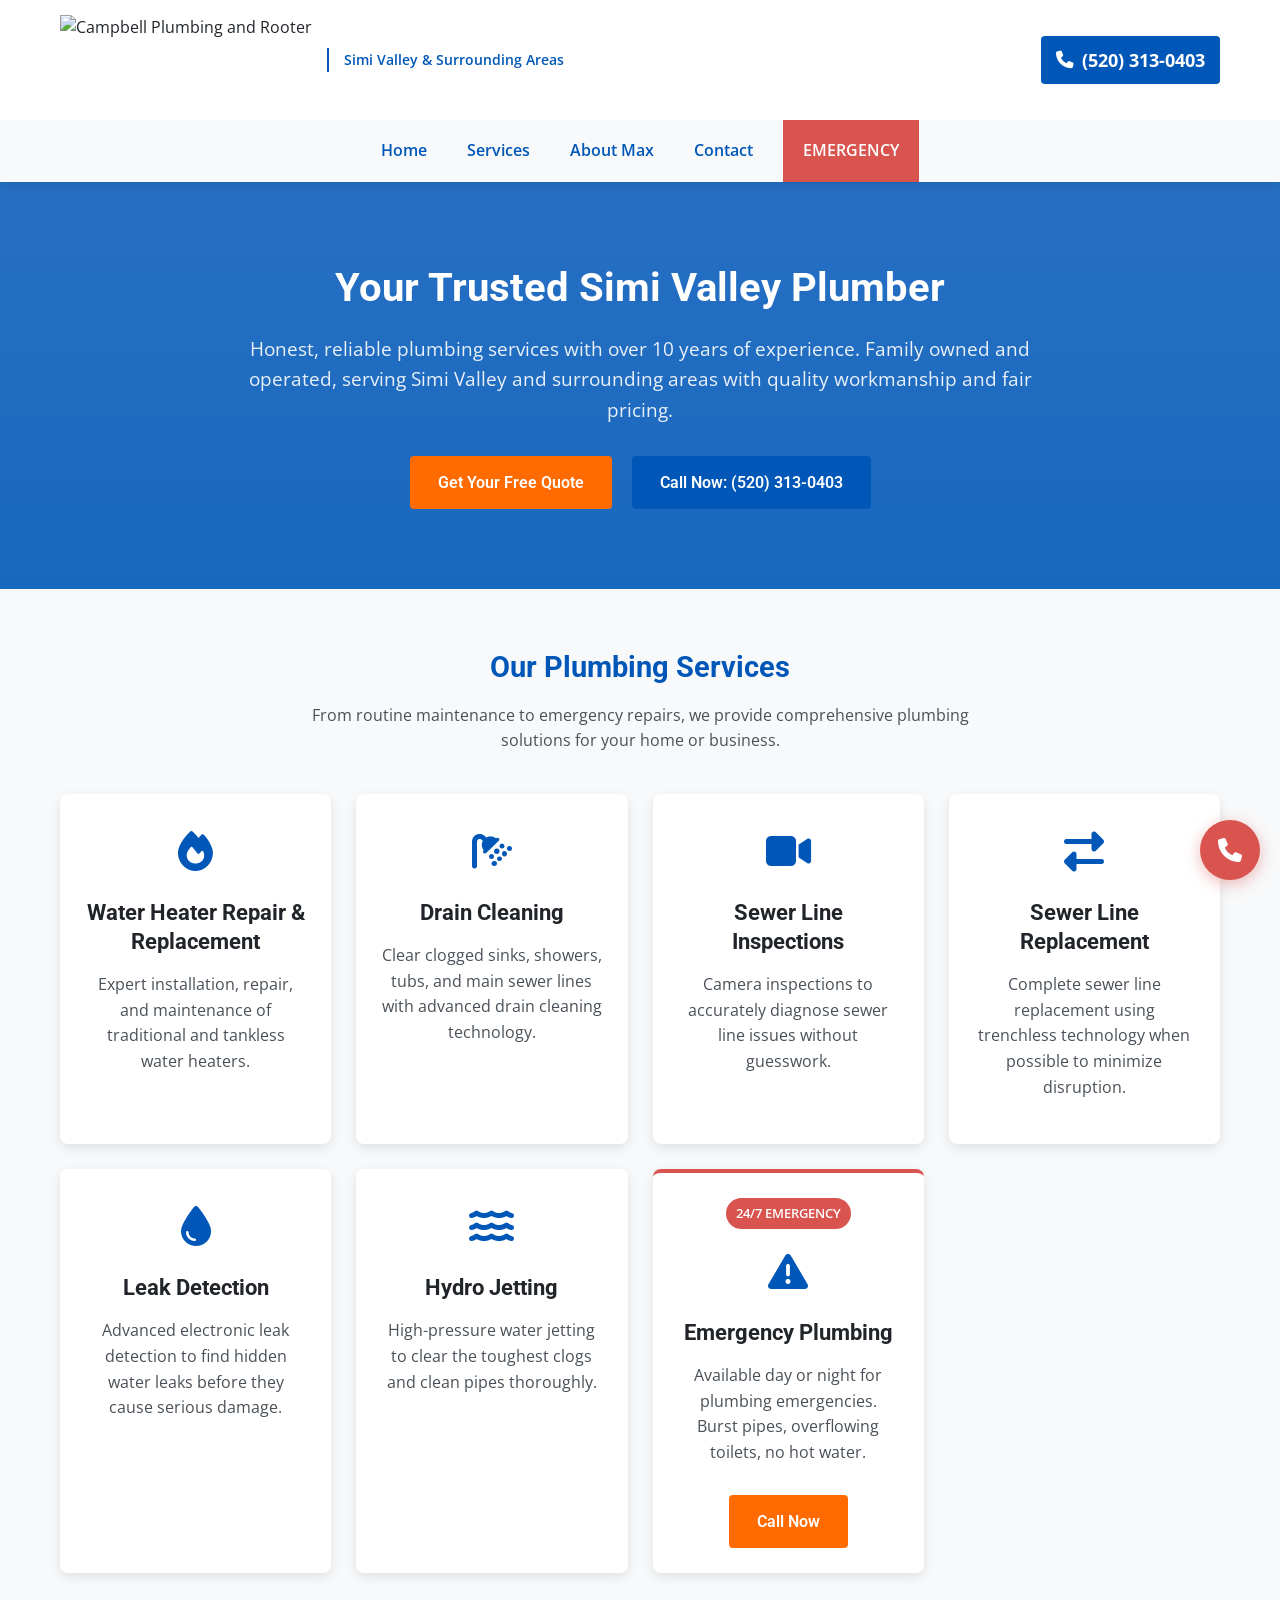
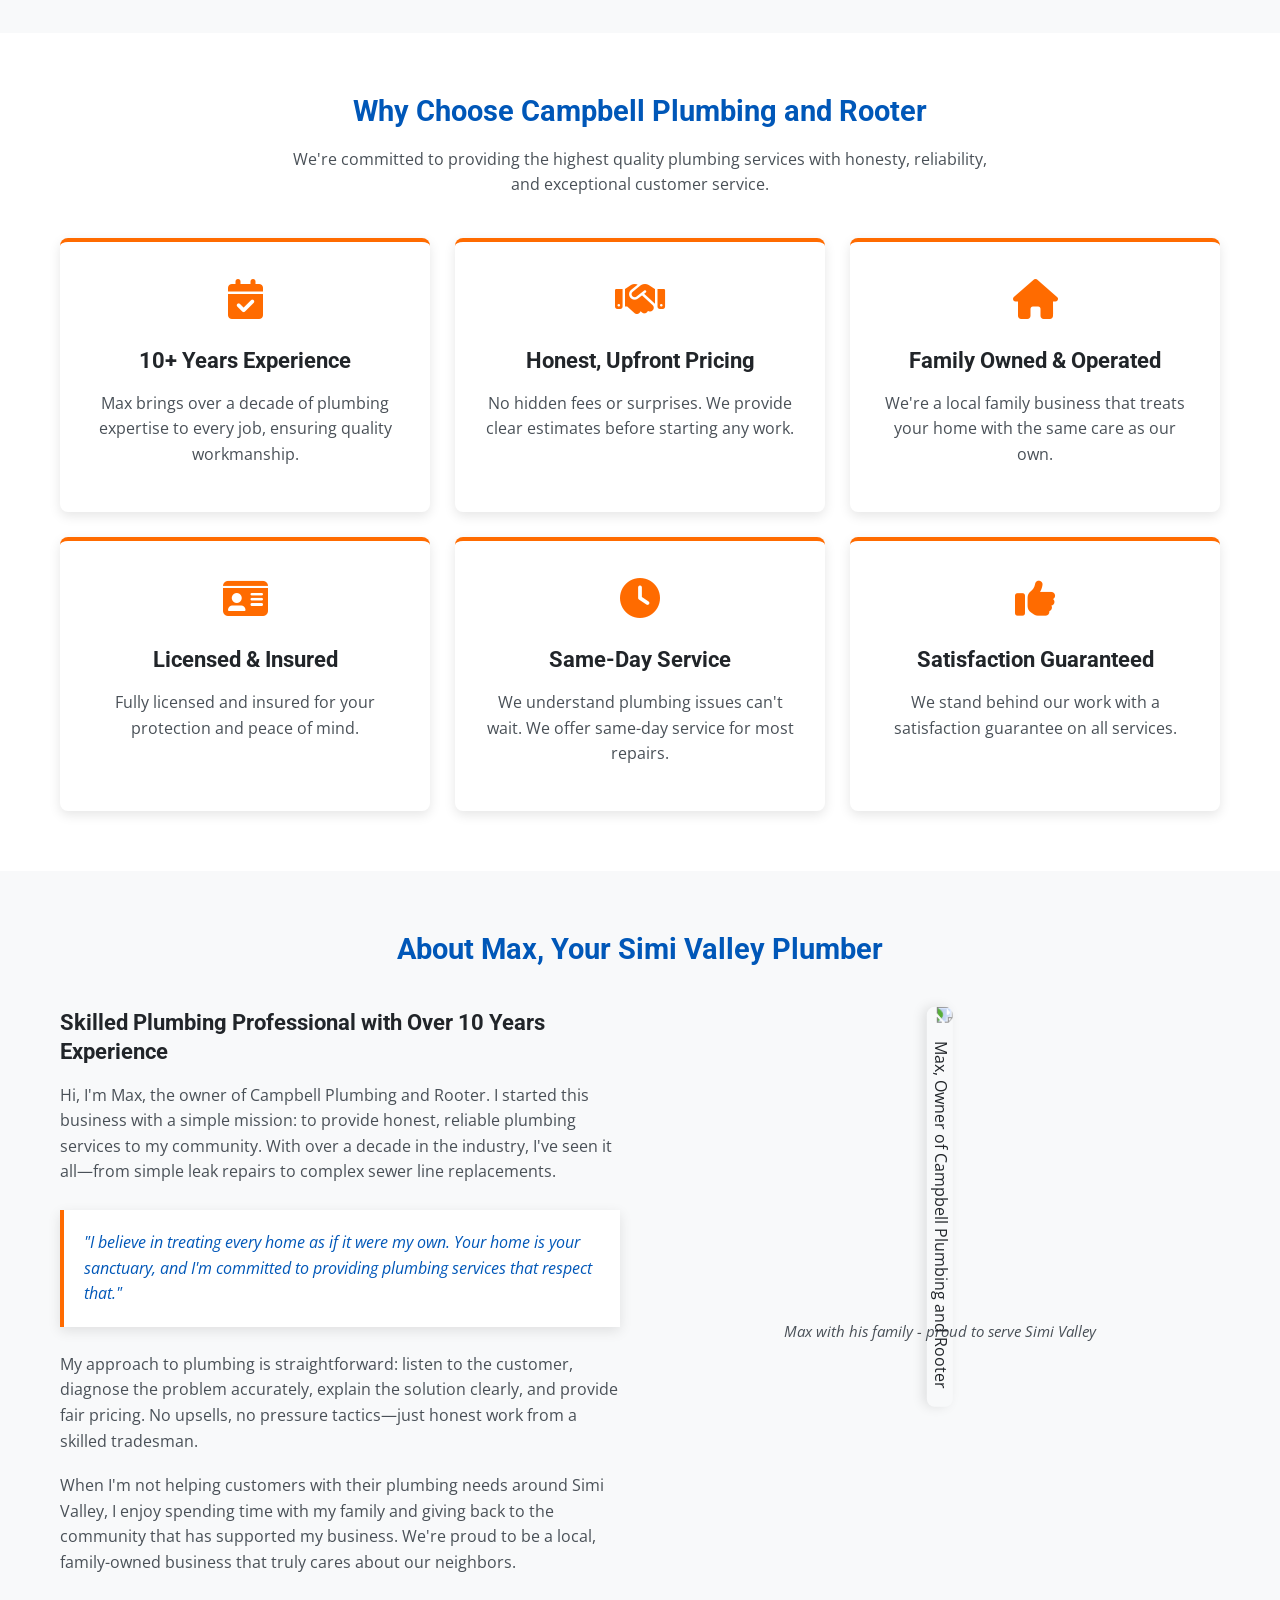
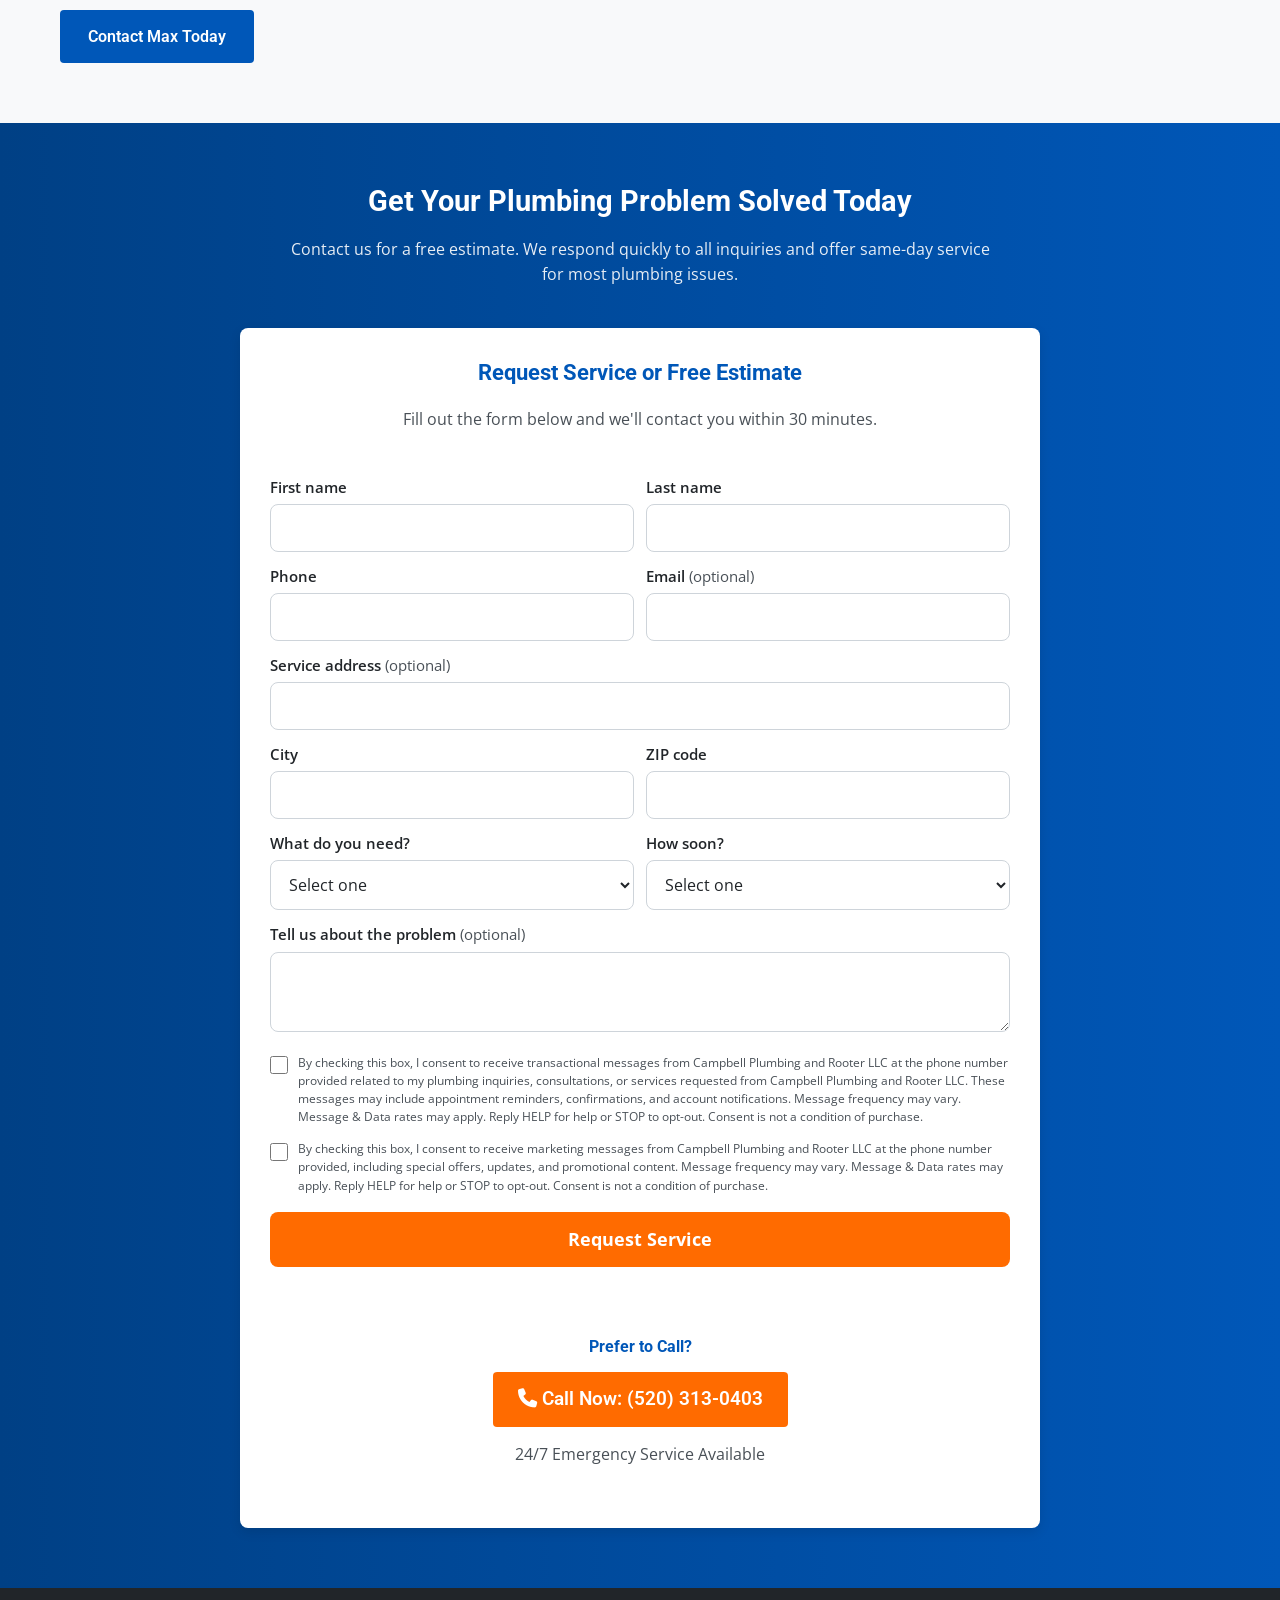
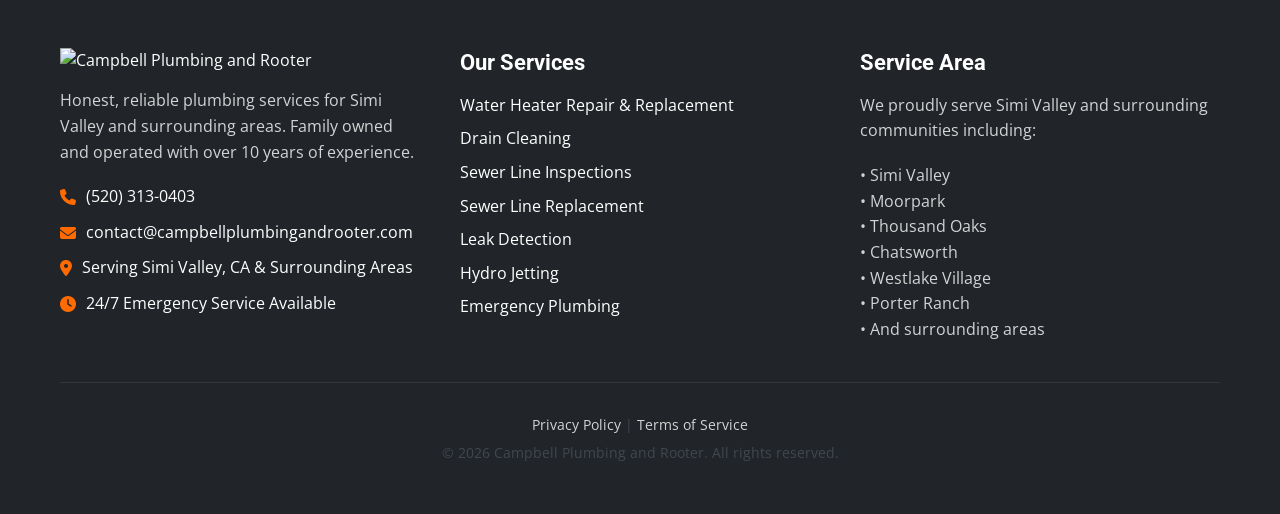
==== commit 14ad73ce: "Replace GoHighLevel iframe with native lead form posting to CRM (/leads/campbell); optional transact" ====
--- a/index.html
+++ b/index.html
@@ -671,6 +671,7 @@
             }
         }
     </style>
+    <link rel="stylesheet" href="/assets/lead-form.css">
 </head>
 <body>
     <!-- Header -->
@@ -876,7 +877,7 @@
         </div>
     </section>
     
-    <!-- Lead Capture Section with GoHighLevel Form - FIXED VERSION -->
+    <!-- Lead Capture Section (native form, posts to CRM) -->
     <section class="lead-capture" id="contact">
         <div class="container">
             <div class="section-title">
@@ -888,24 +889,52 @@
                 <h3 style="color: var(--logo-blue); text-align: center; margin-bottom: 20px;">Request Service or Free Estimate</h3>
                 <p style="text-align: center; color: var(--text-gray); margin-bottom: 30px;">Fill out the form below and we'll contact you within 30 minutes.</p>
                 
-                <!-- GoHighLevel Form - Direct Embed -->
-                <iframe 
-                    src="https://api.leadconnectorhq.com/widget/form/PJKAIOXguroOfjKdJOj8"
-                    style="width:100%;height:600px;border:none;border-radius:8px"
-                    id="inline-PJKAIOXguroOfjKdJOj8"
-                    data-layout="{'id':'INLINE'}"
-                    data-trigger-type="alwaysShow"
-                    data-trigger-value=""
-                    data-activation-type="alwaysActivated"
-                    data-activation-value=""
-                    data-deactivation-type="neverDeactivate"
-                    data-deactivation-value=""
-                    data-form-name="Campbell Plumbing & Rooter"
-                    data-height="600"
-                    data-layout-iframe-id="inline-PJKAIOXguroOfjKdJOj8"
-                    data-form-id="PJKAIOXguroOfjKdJOj8"
-                    title="Campbell Plumbing & Rooter Contact Form">
-                </iframe>
+                <!-- Lead form (posts to the CRM via /assets/lead-form.js) -->
+                <form class="lead-form" data-form-name="website_contact" novalidate>
+                    <div class="lead-row">
+                        <div><label for="cf-first">First name</label><input id="cf-first" type="text" name="first_name" autocomplete="given-name"></div>
+                        <div><label for="cf-last">Last name</label><input id="cf-last" type="text" name="last_name" autocomplete="family-name"></div>
+                    </div>
+                    <div class="lead-row">
+                        <div><label for="cf-phone">Phone</label><input id="cf-phone" type="tel" name="phone" autocomplete="tel" inputmode="tel" required></div>
+                        <div><label for="cf-email">Email <span class="opt">(optional)</span></label><input id="cf-email" type="email" name="email" autocomplete="email"></div>
+                    </div>
+                    <label for="cf-address">Service address <span class="opt">(optional)</span></label>
+                    <input id="cf-address" type="text" name="address" autocomplete="street-address">
+                    <div class="lead-row">
+                        <div><label for="cf-city">City</label><input id="cf-city" type="text" name="city" autocomplete="address-level2"></div>
+                        <div><label for="cf-zip">ZIP code</label><input id="cf-zip" type="text" name="postal_code" autocomplete="postal-code" inputmode="numeric"></div>
+                    </div>
+                    <div class="lead-row">
+                        <div><label for="cf-service">What do you need?</label>
+                            <select id="cf-service" name="service_type">
+                                <option value="">Select one</option>
+                                <option>Leak or burst pipe</option>
+                                <option>Clogged drain</option>
+                                <option>Sewer line or rooter service</option>
+                                <option>Water heater</option>
+                                <option>Toilet, faucet or fixture</option>
+                                <option>Free estimate for a project</option>
+                                <option>Something else</option>
+                            </select></div>
+                        <div><label for="cf-urgency">How soon?</label>
+                            <select id="cf-urgency" name="urgency">
+                                <option value="">Select one</option>
+                                <option>Emergency, right now</option>
+                                <option>Today</option>
+                                <option>This week</option>
+                                <option>Just getting an estimate</option>
+                            </select></div>
+                    </div>
+                    <label for="cf-msg">Tell us about the problem <span class="opt">(optional)</span></label>
+                    <textarea id="cf-msg" name="message" maxlength="1000"></textarea>
+                    <div class="lead-hp" aria-hidden="true"><label for="cf-website">Website</label><input id="cf-website" type="text" name="website" tabindex="-1" autocomplete="off"></div>
+                    <label class="lead-consent" data-consent="transactional"><input type="checkbox" name="sms_transactional" value="yes"><span class="lead-consent-text">By checking this box, I consent to receive transactional messages from Campbell Plumbing and Rooter LLC at the phone number provided related to my plumbing inquiries, consultations, or services requested from Campbell Plumbing and Rooter LLC. These messages may include appointment reminders, confirmations, and account notifications. Message frequency may vary. Message &amp; Data rates may apply. Reply HELP for help or STOP to opt-out. Consent is not a condition of purchase.</span></label>
+                    <label class="lead-consent" data-consent="marketing"><input type="checkbox" name="sms_marketing" value="yes"><span class="lead-consent-text">By checking this box, I consent to receive marketing messages from Campbell Plumbing and Rooter LLC at the phone number provided, including special offers, updates, and promotional content. Message frequency may vary. Message &amp; Data rates may apply. Reply HELP for help or STOP to opt-out. Consent is not a condition of purchase.</span></label>
+                    <button type="submit">Request Service</button>
+                    <div class="lead-error" role="alert" hidden></div>
+                </form>
+                <div class="lead-success" hidden><strong>Thanks! We got your request.</strong><p>We'll contact you shortly. For an emergency, call us now at <a href="tel:520-313-0403">(520) 313-0403</a>.</p></div>
                 
                 <div class="form-cta-section">
                     <h4 style="color: var(--logo-blue); margin-bottom: 15px;">Prefer to Call?</h4>
@@ -978,8 +1007,7 @@
         <span class="call-text">CALL NOW</span>
     </a>
     
-    <!-- GoHighLevel Form Script -->
-    <script src="https://link.msgsndr.com/js/form_embed.js"></script>
+    <script src="/assets/lead-form.js"></script>
     
     <!-- Custom JavaScript -->
     <script>
--- a/assets/lead-form.css
+++ b/assets/lead-form.css
@@ -0,0 +1,20 @@
+/* Campbell Plumbing and Rooter lead form (see /assets/lead-form.js) */
+.lead-form { text-align: left; }
+.lead-form .lead-row { display: grid; grid-template-columns: 1fr 1fr; gap: 0.8rem; }
+@media (max-width: 560px) { .lead-form .lead-row { grid-template-columns: 1fr; } }
+.lead-form label { display: block; font-weight: 600; font-size: 0.92rem; color: var(--dark-gray, #212529); margin: 0.8rem 0 0.3rem; }
+.lead-form label .opt { font-weight: 400; color: var(--text-gray, #495057); }
+.lead-form input[type="text"], .lead-form input[type="tel"], .lead-form input[type="email"], .lead-form select, .lead-form textarea {
+  width: 100%; box-sizing: border-box; padding: 0.75rem 0.85rem; border: 1px solid #ced4da; border-radius: 8px; font-size: 1rem; font-family: inherit; background: #fff; color: var(--dark-gray, #212529); }
+.lead-form textarea { min-height: 80px; resize: vertical; }
+.lead-form input:focus, .lead-form select:focus, .lead-form textarea:focus { outline: 3px solid rgba(0,87,184,0.25); border-color: var(--logo-blue, #0057b8); }
+.lead-form .lead-hp { position: absolute !important; left: -10000px !important; width: 1px; height: 1px; overflow: hidden; }
+.lead-form .lead-consent { display: flex; gap: 0.6rem; align-items: flex-start; margin: 0.9rem 0 0; font-size: 0.78rem; line-height: 1.45; color: var(--text-gray, #495057); font-weight: 400; }
+.lead-form .lead-consent input { margin-top: 0.15rem; width: 18px; height: 18px; flex: 0 0 18px; accent-color: var(--logo-blue, #0057b8); }
+.lead-form button[type="submit"] { display: block; width: 100%; margin-top: 1.1rem; padding: 0.95rem 1rem; border: none; border-radius: 8px; background: var(--accent-orange, #ff6b00); color: #fff; font-weight: 700; font-size: 1.1rem; font-family: inherit; cursor: pointer; }
+.lead-form button[type="submit"]:hover { background: var(--accent-orange-light, #ff8533); }
+.lead-form button[disabled] { opacity: 0.7; cursor: wait; }
+.lead-form .lead-error { margin-top: 0.8rem; padding: 0.7rem 0.9rem; border-radius: 8px; background: #fdecee; color: #8a1024; font-size: 0.92rem; }
+.lead-success { padding: 1.4rem; border-radius: 10px; background: #eaf4ea; color: #1f4d25; text-align: center; }
+.lead-success strong { display: block; font-size: 1.2rem; margin-bottom: 0.4rem; }
+.lead-success a { color: var(--logo-blue, #0057b8); font-weight: 700; }
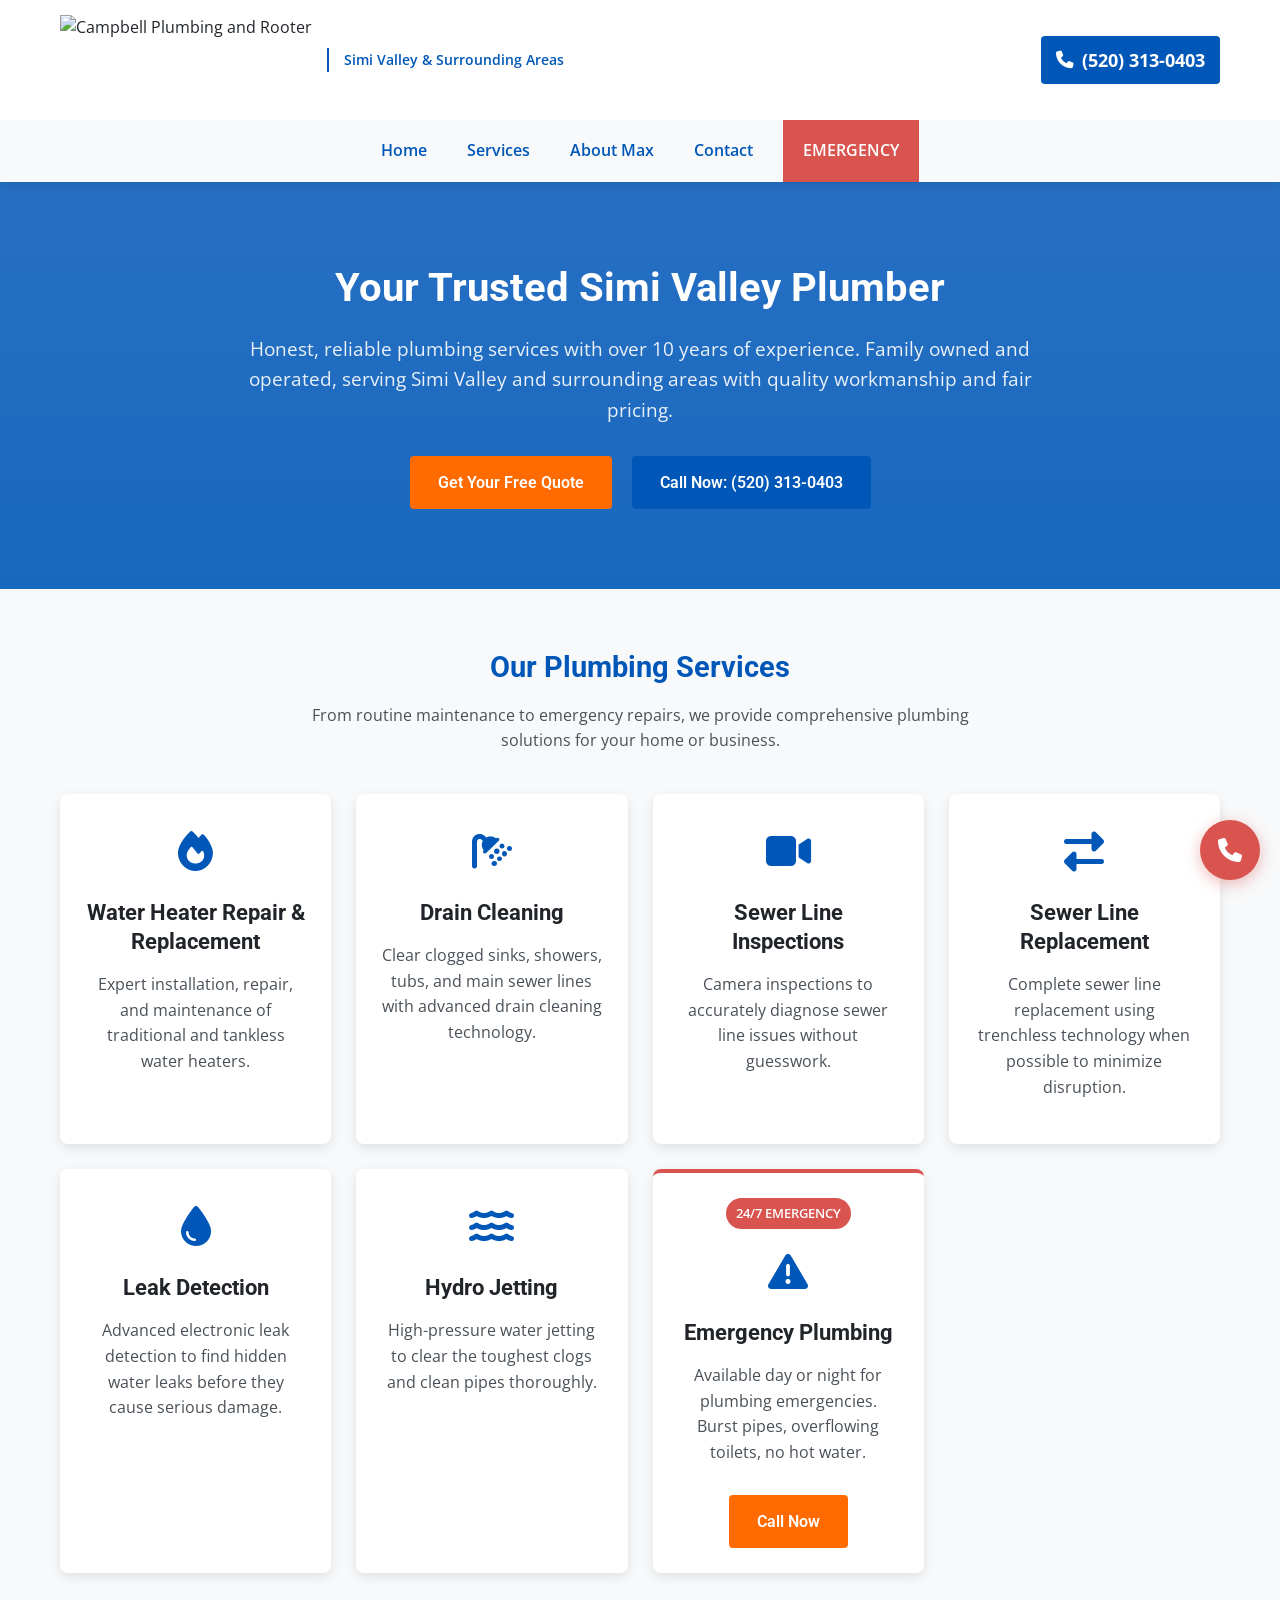
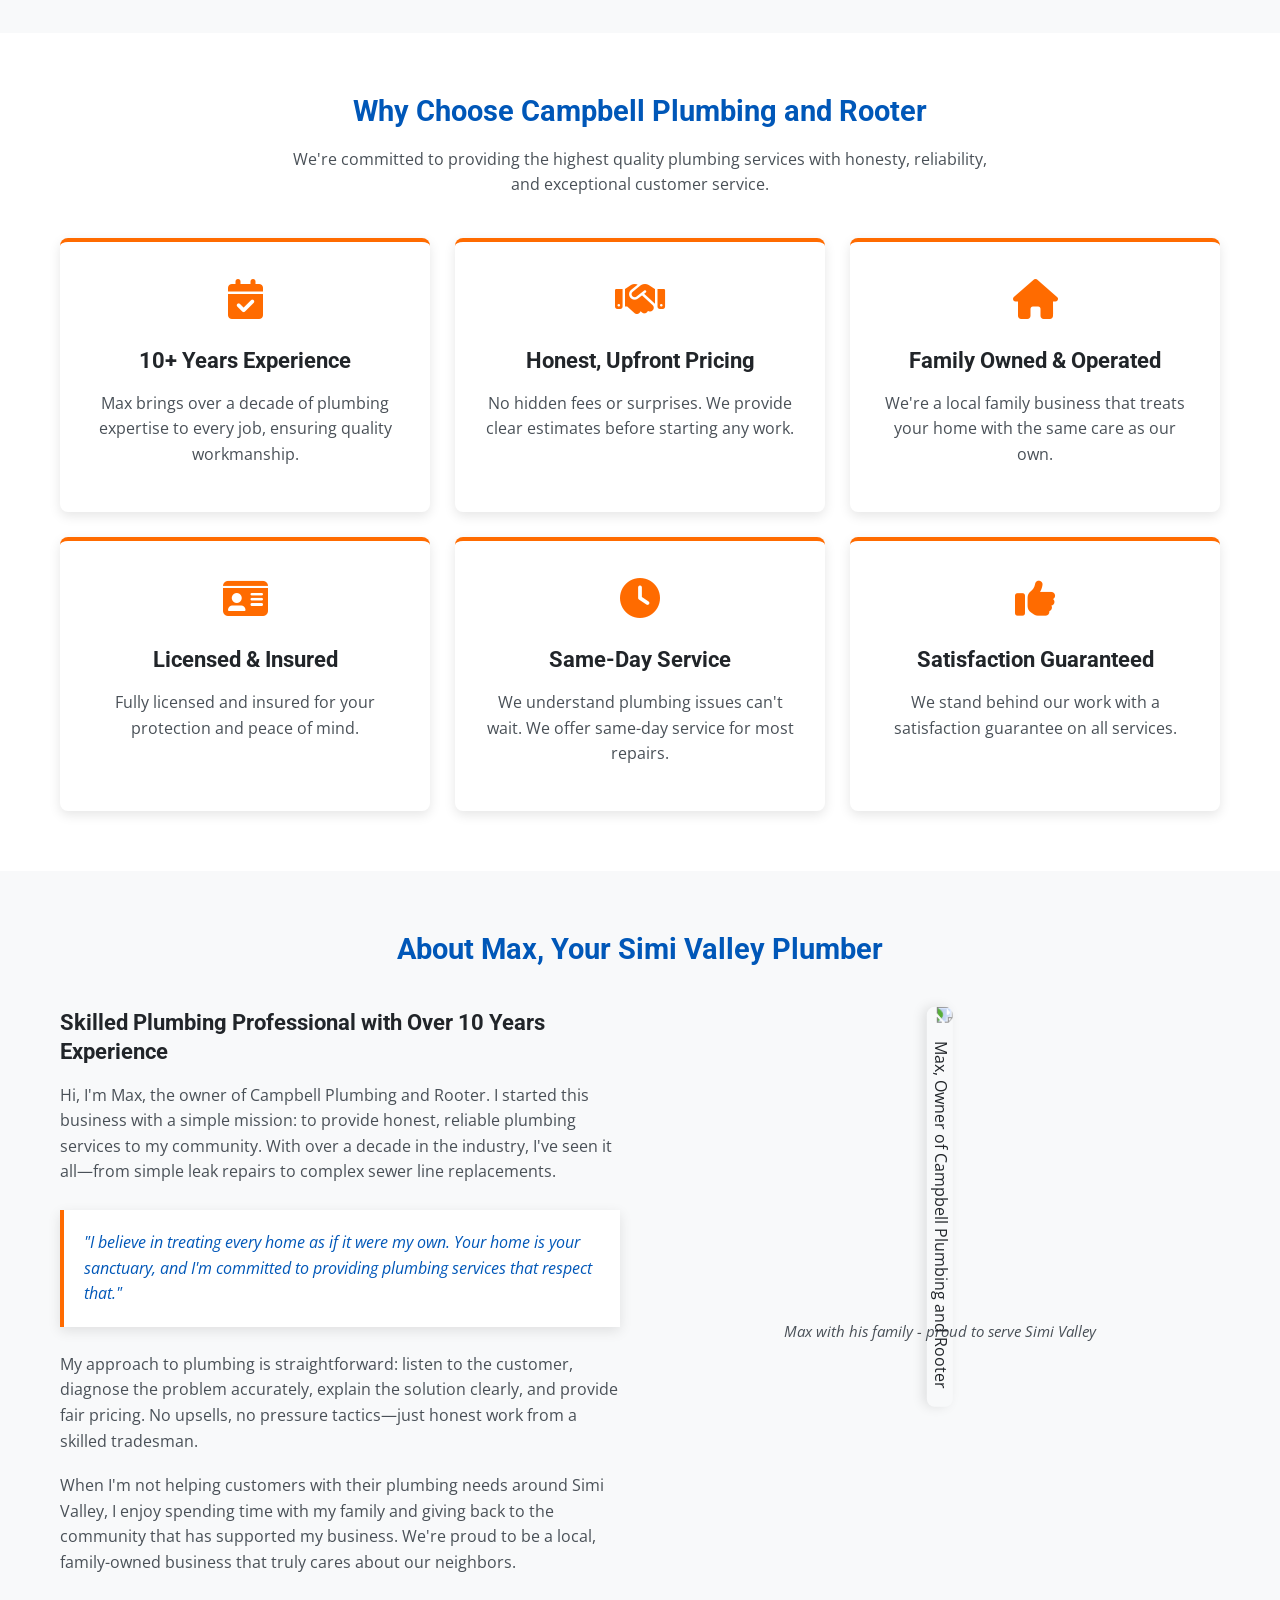
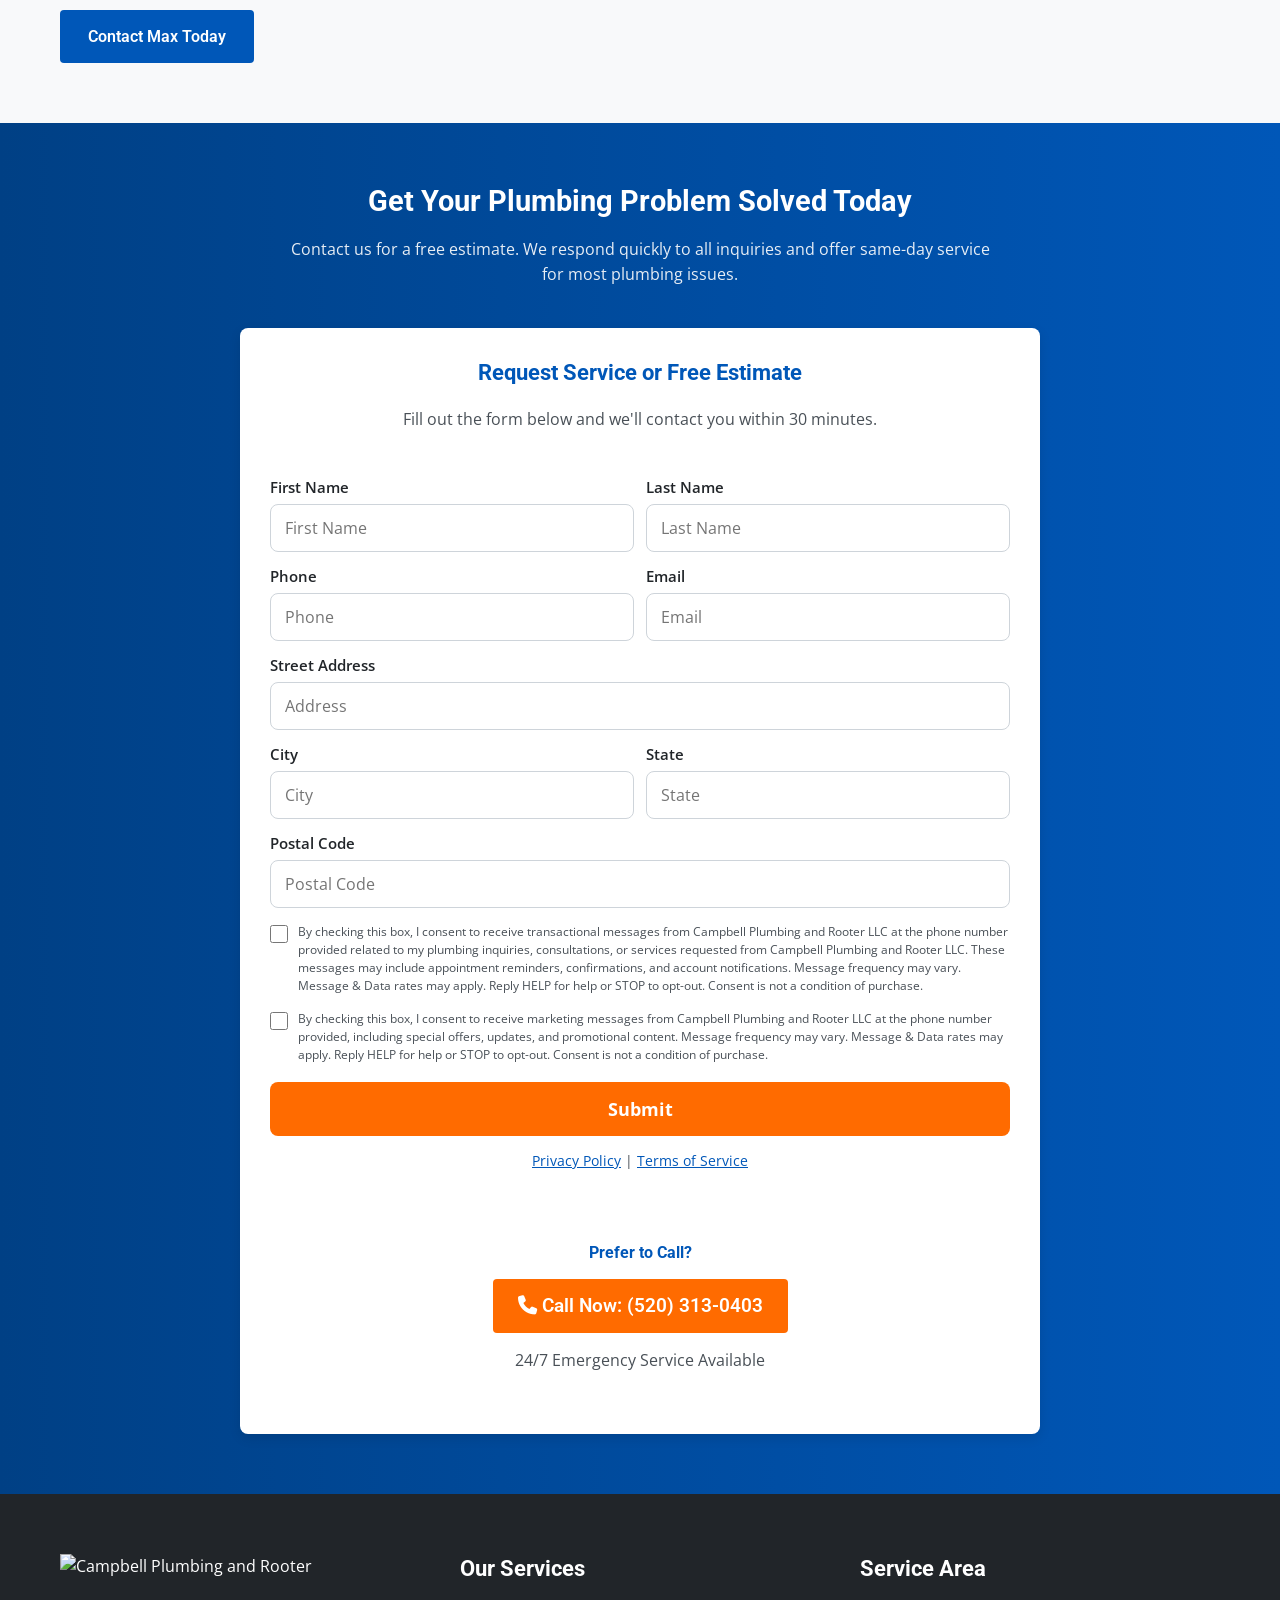
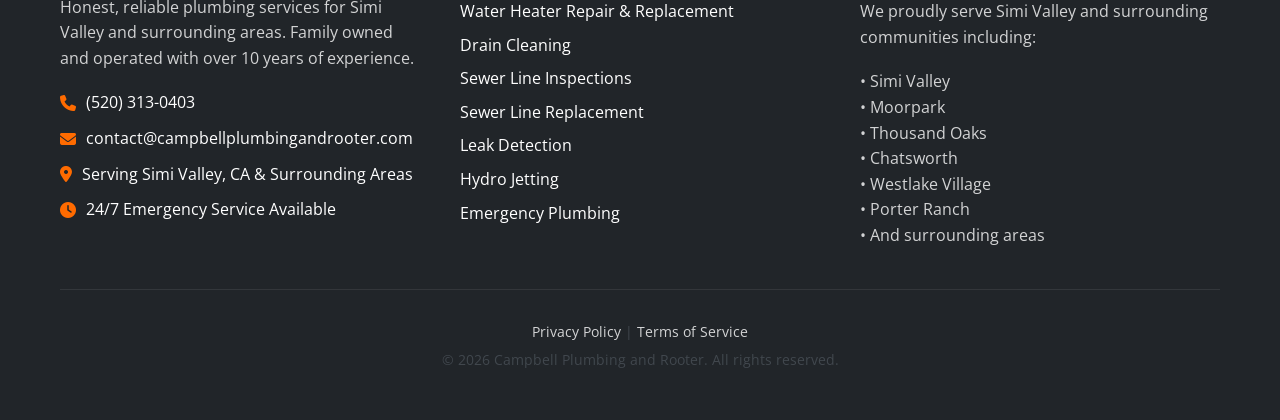
==== commit ebbb100f: "Lead form mirrors the A2P-registered GHL form: same fields/labels, Submit button, Privacy Policy | T" ====
--- a/index.html
+++ b/index.html
@@ -889,50 +889,28 @@
                 <h3 style="color: var(--logo-blue); text-align: center; margin-bottom: 20px;">Request Service or Free Estimate</h3>
                 <p style="text-align: center; color: var(--text-gray); margin-bottom: 30px;">Fill out the form below and we'll contact you within 30 minutes.</p>
                 
-                <!-- Lead form (posts to the CRM via /assets/lead-form.js) -->
+                <!-- Lead form (posts to the CRM via /assets/lead-form.js); mirrors the A2P-registered form -->
                 <form class="lead-form" data-form-name="website_contact" novalidate>
                     <div class="lead-row">
-                        <div><label for="cf-first">First name</label><input id="cf-first" type="text" name="first_name" autocomplete="given-name"></div>
-                        <div><label for="cf-last">Last name</label><input id="cf-last" type="text" name="last_name" autocomplete="family-name"></div>
+                        <div><label for="cf-first">First Name</label><input id="cf-first" type="text" name="first_name" placeholder="First Name" autocomplete="given-name"></div>
+                        <div><label for="cf-last">Last Name</label><input id="cf-last" type="text" name="last_name" placeholder="Last Name" autocomplete="family-name"></div>
                     </div>
                     <div class="lead-row">
-                        <div><label for="cf-phone">Phone</label><input id="cf-phone" type="tel" name="phone" autocomplete="tel" inputmode="tel" required></div>
-                        <div><label for="cf-email">Email <span class="opt">(optional)</span></label><input id="cf-email" type="email" name="email" autocomplete="email"></div>
-                    </div>
-                    <label for="cf-address">Service address <span class="opt">(optional)</span></label>
-                    <input id="cf-address" type="text" name="address" autocomplete="street-address">
+                        <div><label for="cf-phone">Phone</label><input id="cf-phone" type="tel" name="phone" placeholder="Phone" autocomplete="tel" inputmode="tel" required></div>
+                        <div><label for="cf-email">Email</label><input id="cf-email" type="email" name="email" placeholder="Email" autocomplete="email"></div>
+                    </div>
+                    <div><label for="cf-address">Street Address</label><input id="cf-address" type="text" name="address" placeholder="Address" autocomplete="street-address"></div>
                     <div class="lead-row">
-                        <div><label for="cf-city">City</label><input id="cf-city" type="text" name="city" autocomplete="address-level2"></div>
-                        <div><label for="cf-zip">ZIP code</label><input id="cf-zip" type="text" name="postal_code" autocomplete="postal-code" inputmode="numeric"></div>
-                    </div>
-                    <div class="lead-row">
-                        <div><label for="cf-service">What do you need?</label>
-                            <select id="cf-service" name="service_type">
-                                <option value="">Select one</option>
-                                <option>Leak or burst pipe</option>
-                                <option>Clogged drain</option>
-                                <option>Sewer line or rooter service</option>
-                                <option>Water heater</option>
-                                <option>Toilet, faucet or fixture</option>
-                                <option>Free estimate for a project</option>
-                                <option>Something else</option>
-                            </select></div>
-                        <div><label for="cf-urgency">How soon?</label>
-                            <select id="cf-urgency" name="urgency">
-                                <option value="">Select one</option>
-                                <option>Emergency, right now</option>
-                                <option>Today</option>
-                                <option>This week</option>
-                                <option>Just getting an estimate</option>
-                            </select></div>
-                    </div>
-                    <label for="cf-msg">Tell us about the problem <span class="opt">(optional)</span></label>
-                    <textarea id="cf-msg" name="message" maxlength="1000"></textarea>
+                        <div><label for="cf-city">City</label><input id="cf-city" type="text" name="city" placeholder="City" autocomplete="address-level2"></div>
+                        <div><label for="cf-state">State</label><input id="cf-state" type="text" name="state" placeholder="State" autocomplete="address-level1"></div>
+                    </div>
+                    <div><label for="cf-zip">Postal Code</label><input id="cf-zip" type="text" name="postal_code" placeholder="Postal Code" autocomplete="postal-code" inputmode="numeric"></div>
                     <div class="lead-hp" aria-hidden="true"><label for="cf-website">Website</label><input id="cf-website" type="text" name="website" tabindex="-1" autocomplete="off"></div>
                     <label class="lead-consent" data-consent="transactional"><input type="checkbox" name="sms_transactional" value="yes"><span class="lead-consent-text">By checking this box, I consent to receive transactional messages from Campbell Plumbing and Rooter LLC at the phone number provided related to my plumbing inquiries, consultations, or services requested from Campbell Plumbing and Rooter LLC. These messages may include appointment reminders, confirmations, and account notifications. Message frequency may vary. Message &amp; Data rates may apply. Reply HELP for help or STOP to opt-out. Consent is not a condition of purchase.</span></label>
                     <label class="lead-consent" data-consent="marketing"><input type="checkbox" name="sms_marketing" value="yes"><span class="lead-consent-text">By checking this box, I consent to receive marketing messages from Campbell Plumbing and Rooter LLC at the phone number provided, including special offers, updates, and promotional content. Message frequency may vary. Message &amp; Data rates may apply. Reply HELP for help or STOP to opt-out. Consent is not a condition of purchase.</span></label>
-                    <button type="submit">Request Service</button>
+                    <button type="submit">Submit</button>
                     <div class="lead-error" role="alert" hidden></div>
+                    <p class="lead-links"><a href="/privacy-policy.html">Privacy Policy</a> | <a href="/terms-of-service.html">Terms of Service</a></p>
                 </form>
                 <div class="lead-success" hidden><strong>Thanks! We got your request.</strong><p>We'll contact you shortly. For an emergency, call us now at <a href="tel:520-313-0403">(520) 313-0403</a>.</p></div>
                 
--- a/assets/lead-form.css
+++ b/assets/lead-form.css
@@ -18,3 +18,5 @@
 .lead-success { padding: 1.4rem; border-radius: 10px; background: #eaf4ea; color: #1f4d25; text-align: center; }
 .lead-success strong { display: block; font-size: 1.2rem; margin-bottom: 0.4rem; }
 .lead-success a { color: var(--logo-blue, #0057b8); font-weight: 700; }
+.lead-form .lead-links { text-align: center; font-size: 0.88rem; margin: 0.9rem 0 0; color: var(--text-gray, #495057); }
+.lead-form .lead-links a { color: var(--logo-blue, #0057b8); text-decoration: underline; }
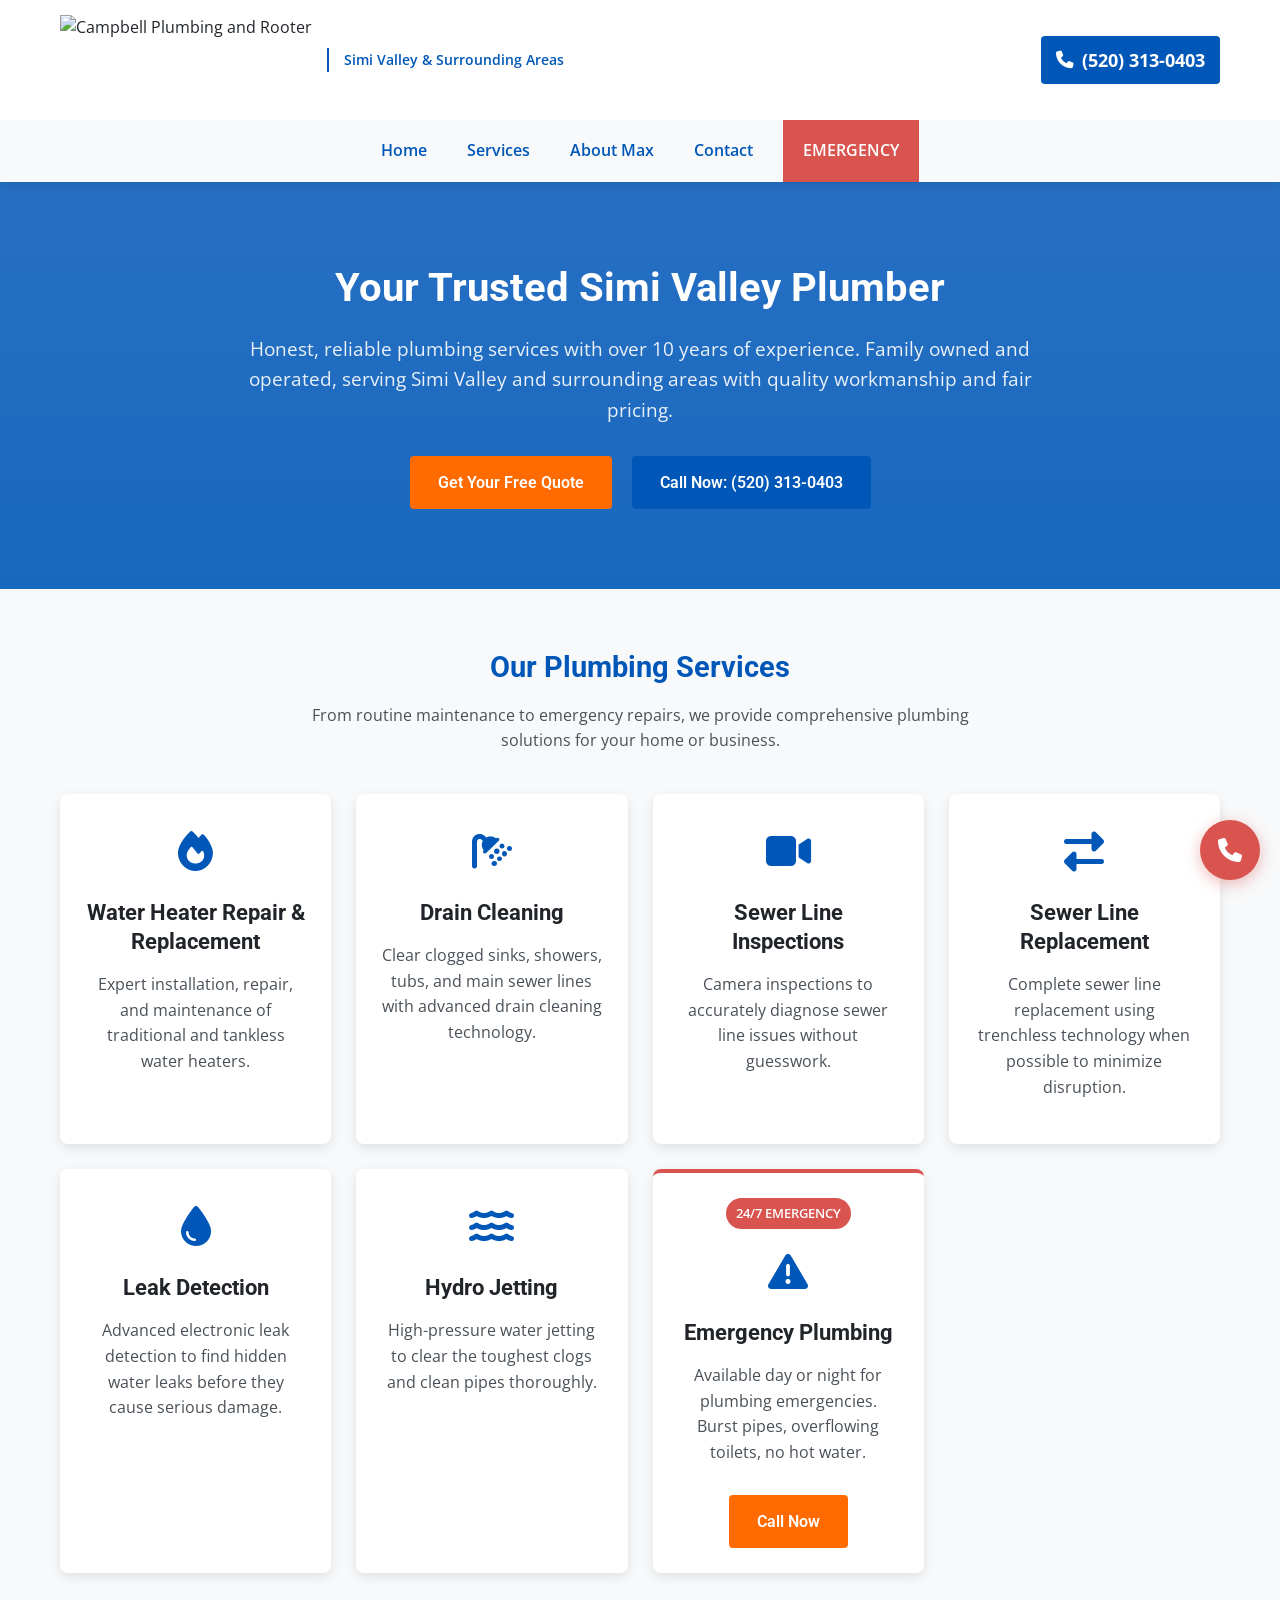
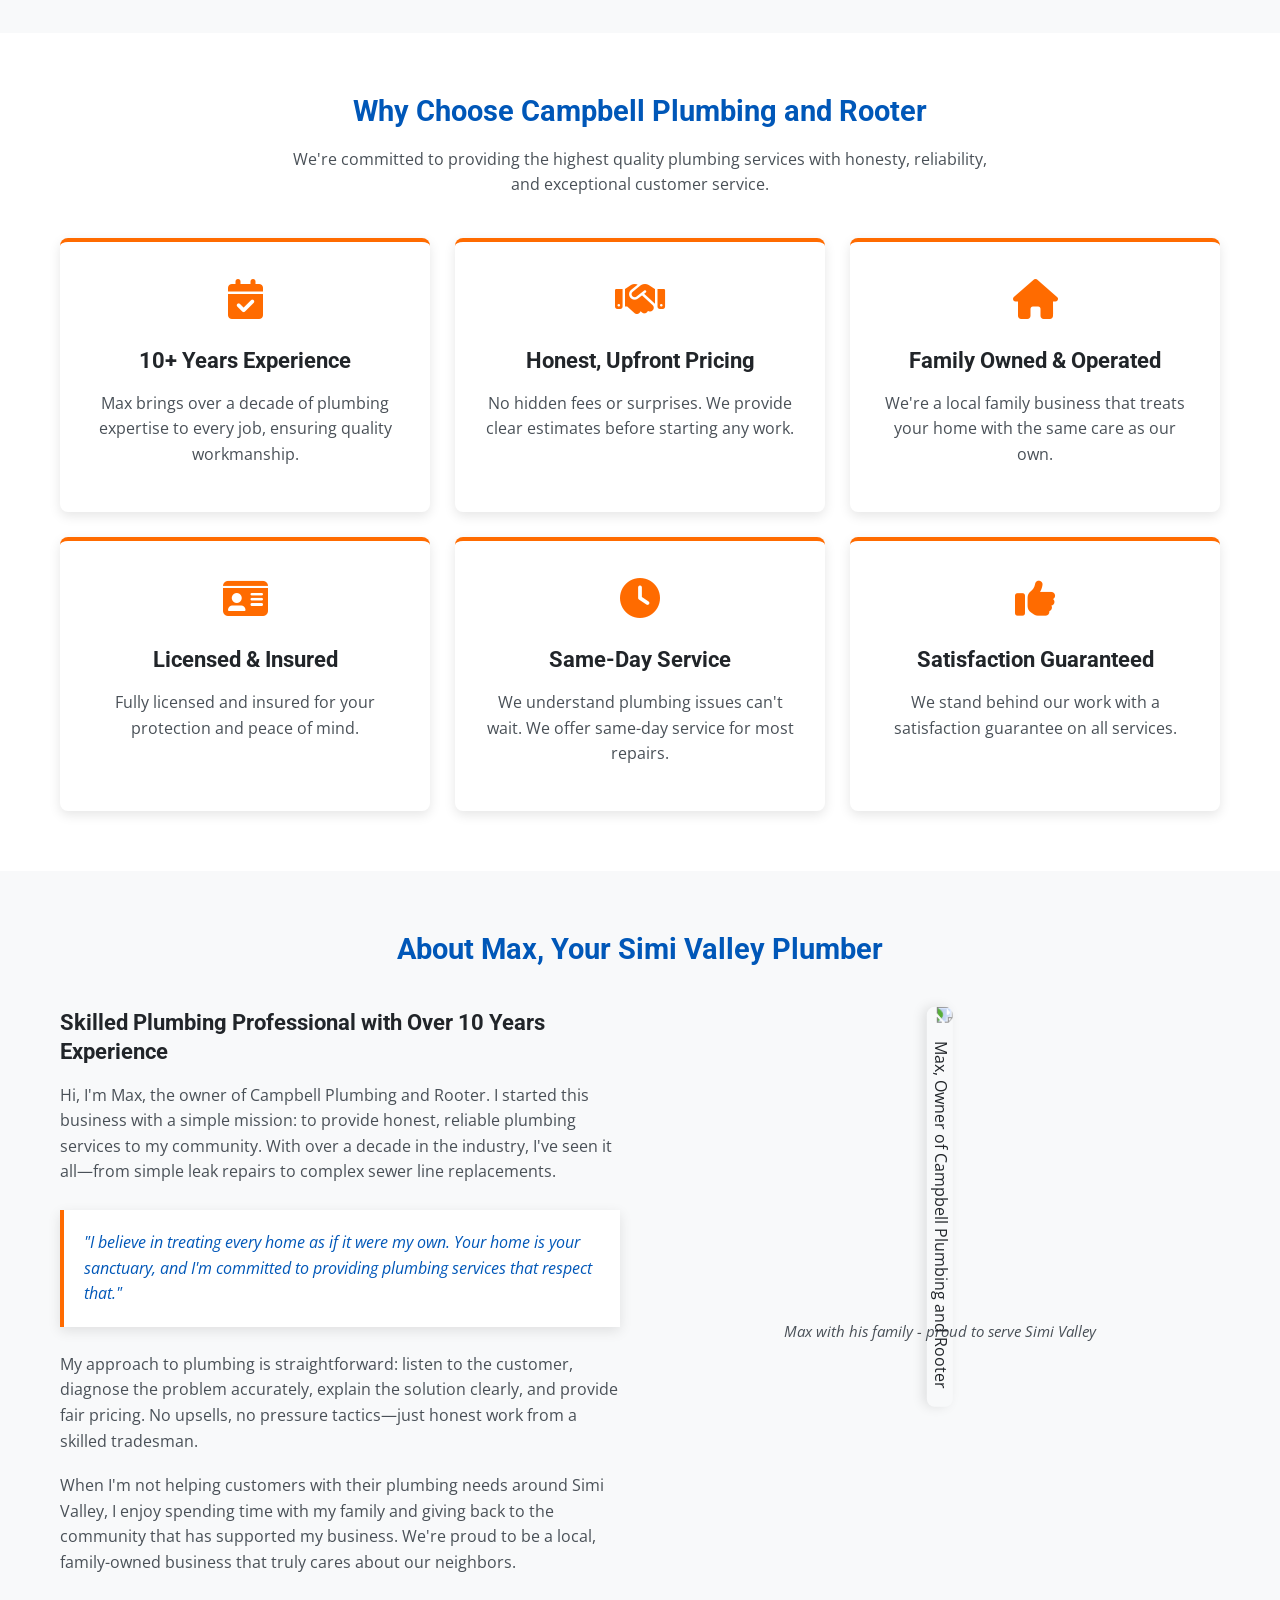
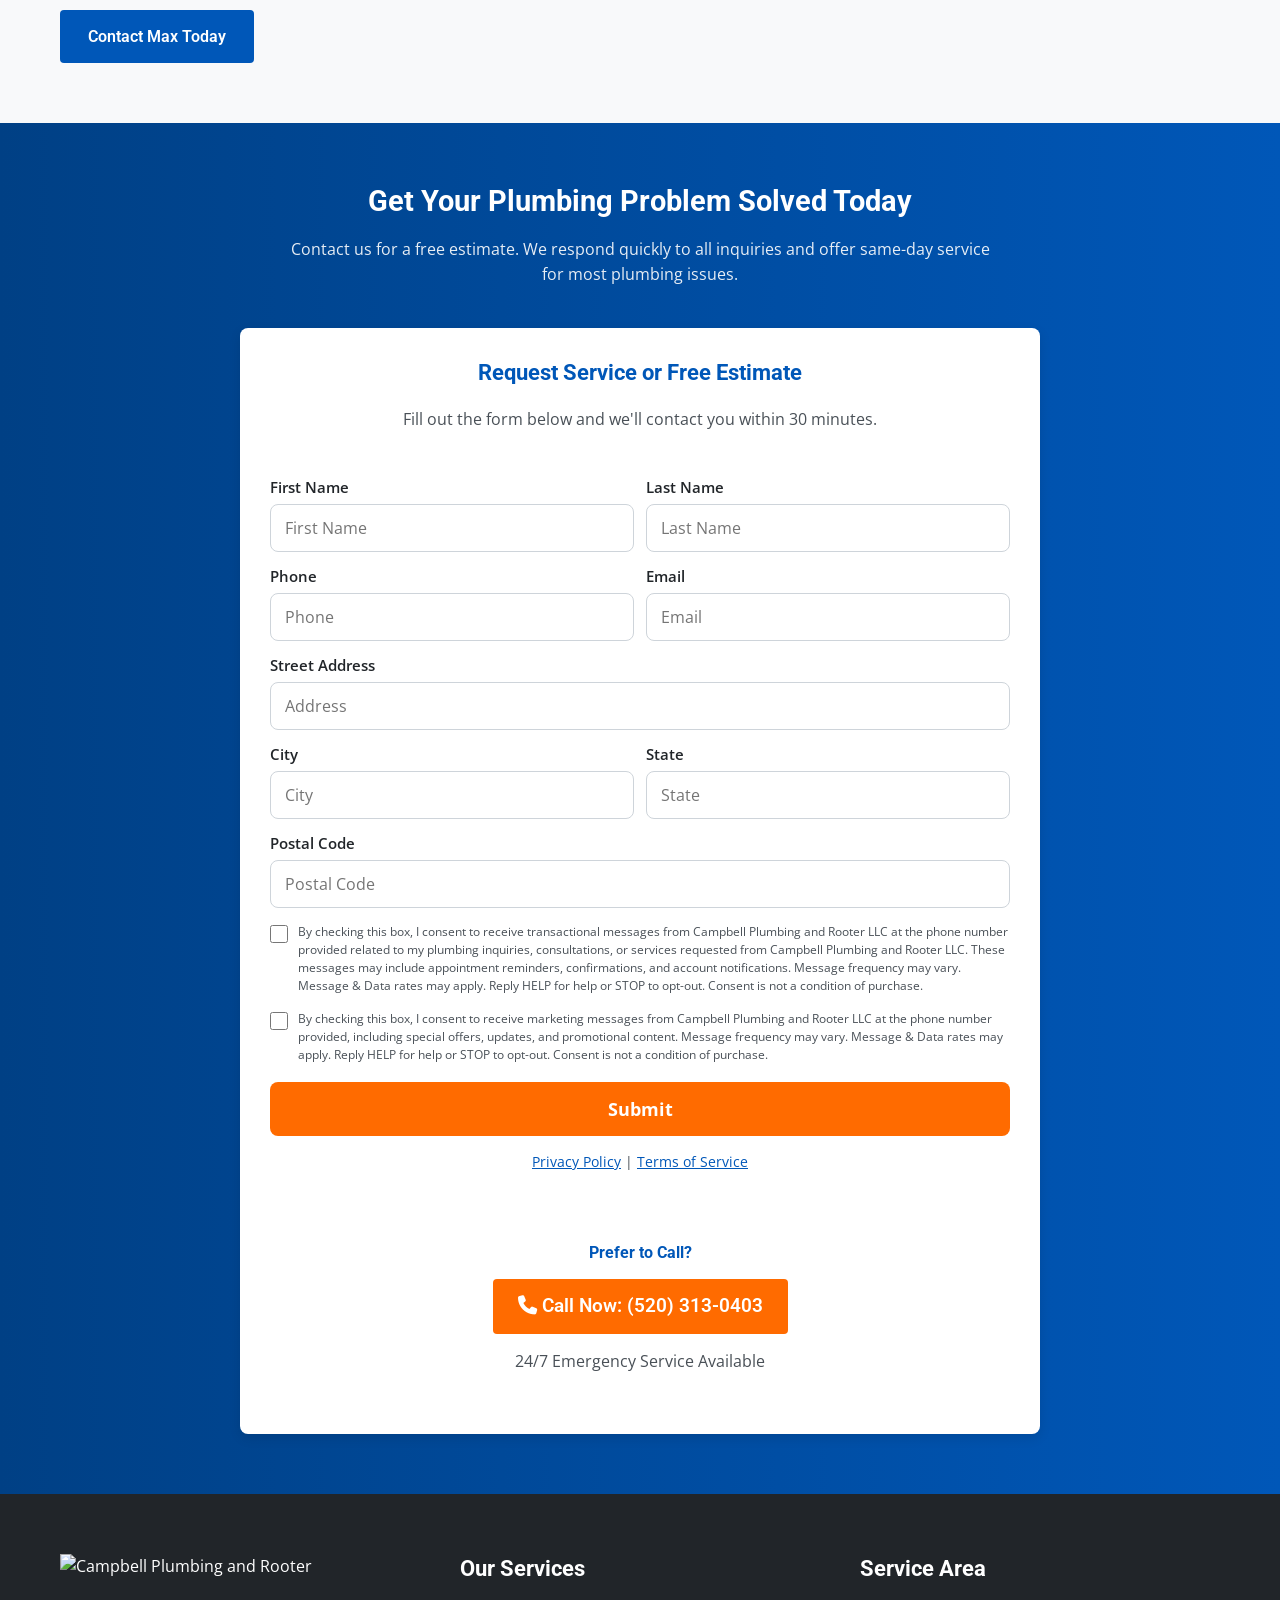
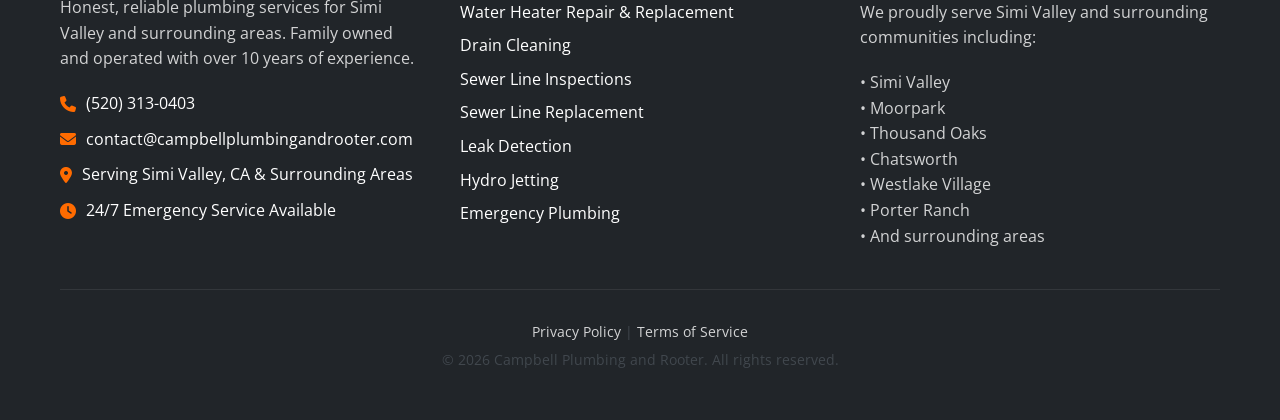
==== commit f3b0bcf1: "Form: make Privacy Policy | Terms links and success text visible (section forced white text); cache-" ====
--- a/index.html
+++ b/index.html
@@ -671,7 +671,7 @@
             }
         }
     </style>
-    <link rel="stylesheet" href="/assets/lead-form.css">
+    <link rel="stylesheet" href="/assets/lead-form.css?v=3">
 </head>
 <body>
     <!-- Header -->
@@ -910,9 +910,9 @@
                     <label class="lead-consent" data-consent="marketing"><input type="checkbox" name="sms_marketing" value="yes"><span class="lead-consent-text">By checking this box, I consent to receive marketing messages from Campbell Plumbing and Rooter LLC at the phone number provided, including special offers, updates, and promotional content. Message frequency may vary. Message &amp; Data rates may apply. Reply HELP for help or STOP to opt-out. Consent is not a condition of purchase.</span></label>
                     <button type="submit">Submit</button>
                     <div class="lead-error" role="alert" hidden></div>
-                    <p class="lead-links"><a href="/privacy-policy.html">Privacy Policy</a> | <a href="/terms-of-service.html">Terms of Service</a></p>
+                    <p class="lead-links" style="text-align:center;font-size:0.9rem;margin:0.9rem 0 0;color:#495057;"><a href="/privacy-policy.html" style="color:#0057b8;text-decoration:underline;">Privacy Policy</a> | <a href="/terms-of-service.html" style="color:#0057b8;text-decoration:underline;">Terms of Service</a></p>
                 </form>
-                <div class="lead-success" hidden><strong>Thanks! We got your request.</strong><p>We'll contact you shortly. For an emergency, call us now at <a href="tel:520-313-0403">(520) 313-0403</a>.</p></div>
+                <div class="lead-success" hidden><strong>Thanks! We got your request.</strong><p style="color:#1f4d25;margin:0;">We'll contact you shortly. For an emergency, call us now at <a href="tel:520-313-0403">(520) 313-0403</a>.</p></div>
                 
                 <div class="form-cta-section">
                     <h4 style="color: var(--logo-blue); margin-bottom: 15px;">Prefer to Call?</h4>
@@ -985,7 +985,7 @@
         <span class="call-text">CALL NOW</span>
     </a>
     
-    <script src="/assets/lead-form.js"></script>
+    <script src="/assets/lead-form.js?v=3"></script>
     
     <!-- Custom JavaScript -->
     <script>
